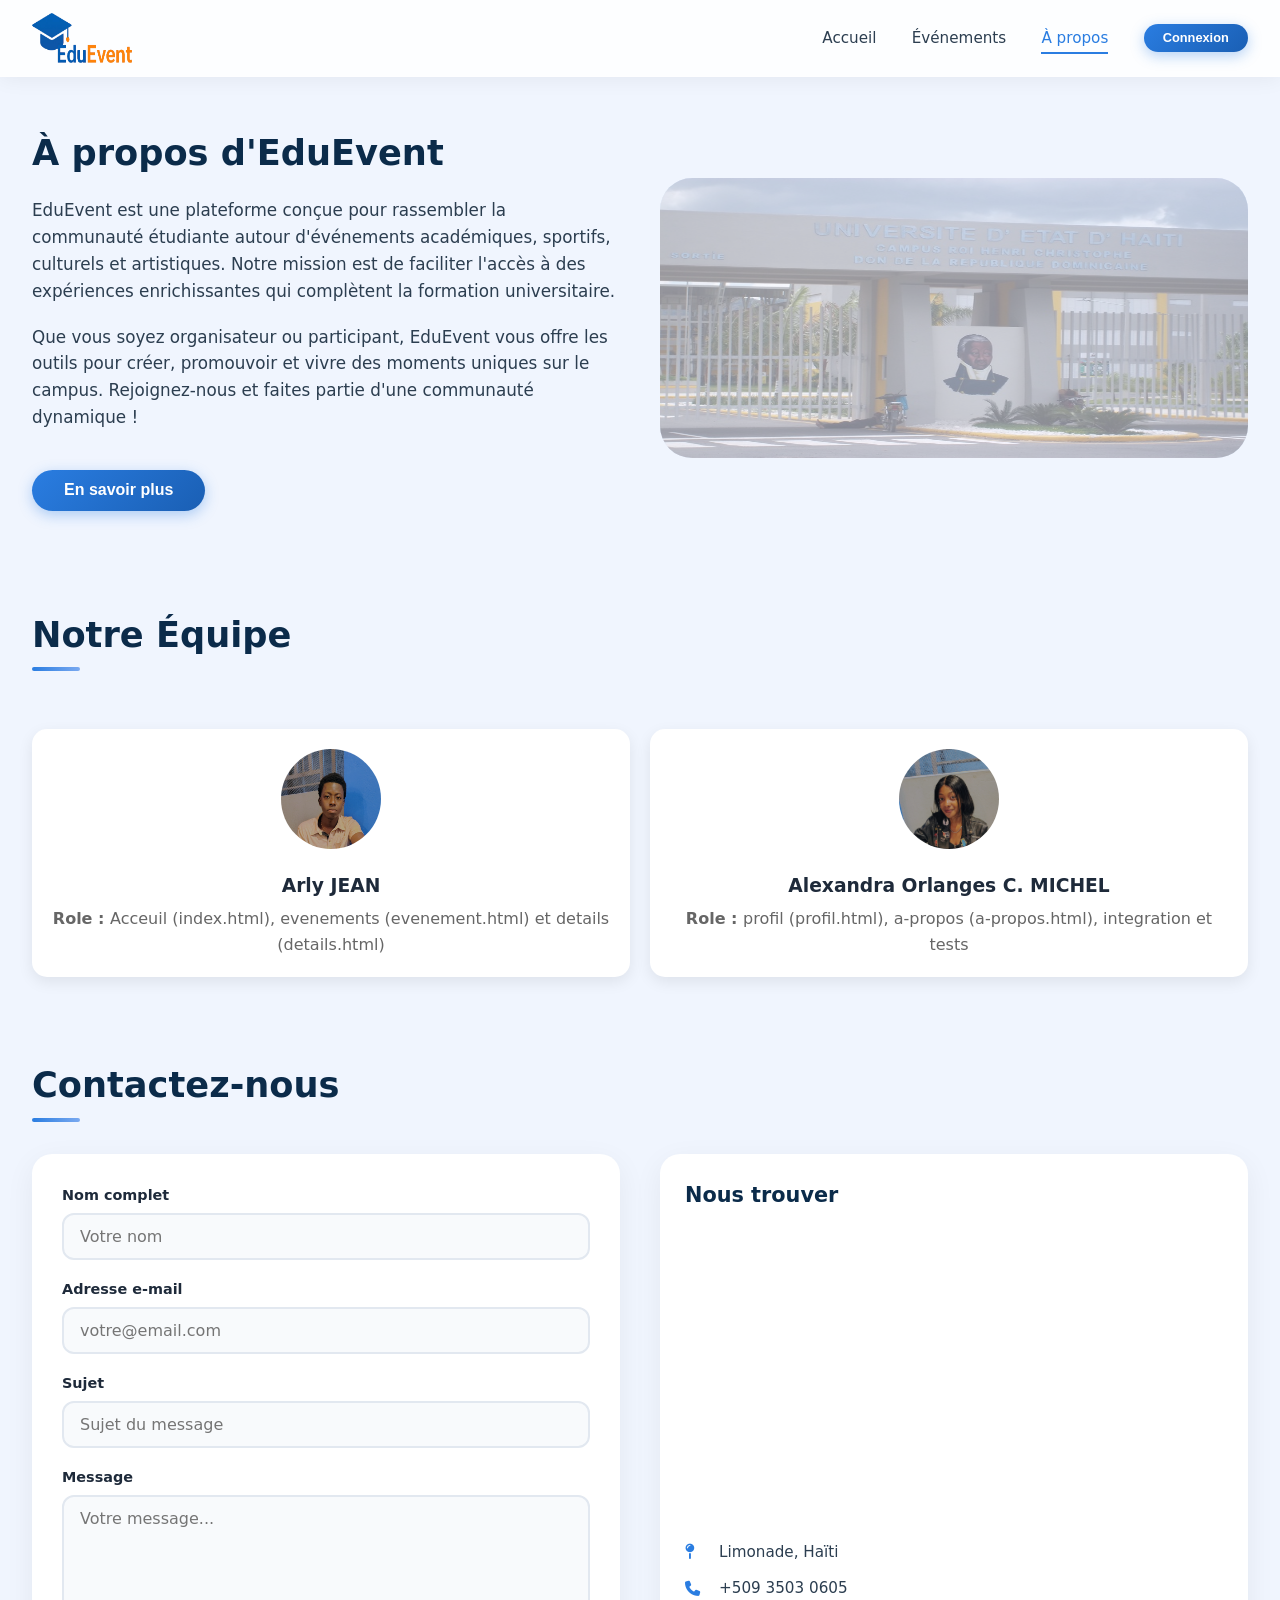
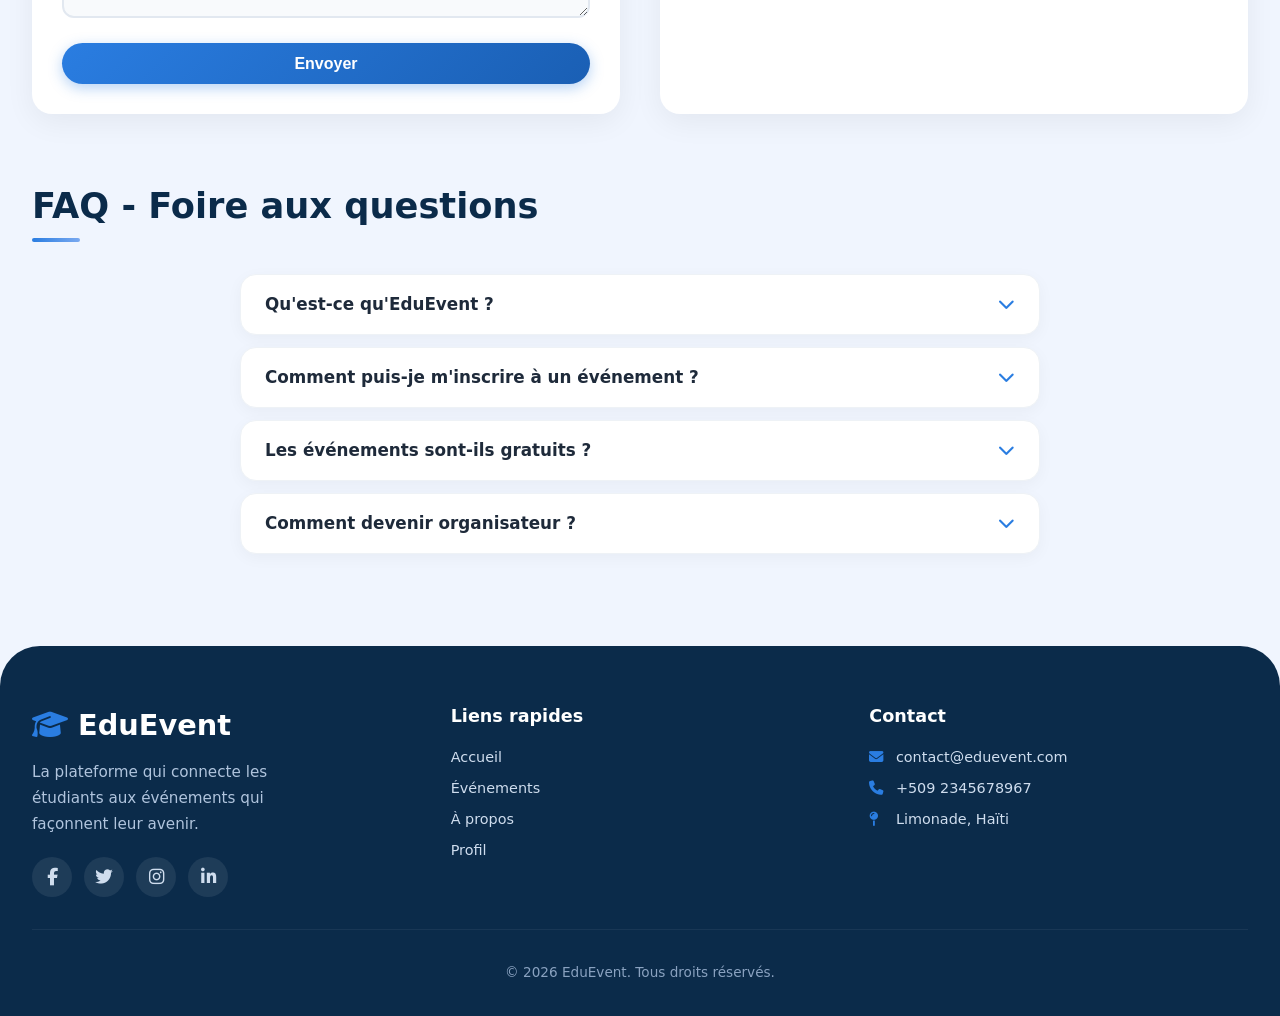
==== a-propos.html @ 882f4498 "Mise à jour Projet EduEvent" ====
<!DOCTYPE html>
<html lang="fr">
<head>
    <meta charset="UTF-8" />
    <meta name="viewport" content="width=device-width, initial-scale=1.0" />
    <title>À propos - EduEvent</title>
    <link rel="stylesheet" href="https://cdnjs.cloudflare.com/ajax/libs/font-awesome/6.5.0/css/all.min.css" />
    <link rel="stylesheet" href="css/style.css" />
    <link rel="stylesheet" href="css/responsive.css" />
</head>
<body>
    <nav class="navbar">
        <div class="logo">
            <img class="log" src="images/im.jpg" alt="Logo EduEvent" />
        </div>
        <div class="navcontainer">
            <ul class="nav-links" id="navLinks">
                <li><a href="index.html">Accueil</a></li>
                <li><a href="evenement.html">Événements</a></li>
                <li><a href="a-propos.html" class="active">À propos</a></li>
            </ul>
            <ul class="connexion">
                <li><button class="btn-primary btn-sm"><a id="connexion" href="profil.html">Connexion</a></button></li>
            </ul>
        </div>
        <div class="menu-toggle" id="menuToggle">
            <i class="fas fa-bars"></i>
        </div>
    </nav>
    <main class="container">
    <section class="section" id="apropos">
            <div class="about-grid">
                <div class="about-text">
                    <h2>À propos d'EduEvent</h2>
                    <p id="text-to-copy">
                        EduEvent est une plateforme conçue pour rassembler la communauté étudiante autour
                        d'événements académiques, sportifs, culturels et artistiques. Notre mission est de
                        faciliter l'accès à des expériences enrichissantes qui complètent la formation
                        universitaire.
                    </p>
                    <p>
                        Que vous soyez organisateur ou participant, EduEvent vous offre les outils pour
                        créer, promouvoir et vivre des moments uniques sur le campus. Rejoignez-nous et
                        faites partie d'une communauté dynamique !
                    </p>

                    <button class="btn-primary" style="margin-top: 20px;"> En savoir plus </button>
                </div>

                <div class="about-image">
                    <img class="about" src="images/856085de95ca88129aee6e90690eb1c0.jpg" alt="EduEvent" />
                </div>
            </div>
        </section>
        <section class="section">
            <div class="section-header"><h2>Notre Équipe</h2></div>
            <br />
            <div class="speaker-list">
                <div class="speaker">
                    <img src="images/Arly.jpg" alt="Arly JEAN" />
                    <h3>Arly JEAN</h3>
                    <p><strong>Role : </strong> Acceuil (index.html), evenements (evenement.html) et details (details.html)</p>
                </div>
                <div class="speaker">
                    <img src="images/Lex.jpg" alt="Alexandra MICHEL" />
                    <h3>Alexandra Orlanges C. MICHEL</h3>
                    <p> <strong>Role : </strong>profil (profil.html), a-propos (a-propos.html), integration et tests </p>
                </div>
            </div>
        </section>
        <section class="section contact-section">
            <div class="section-header"><h2>Contactez-nous</h2></div>
            <div class="contact-grid">        
                <form id="contactForm" class="contact-form">
                    <div class="form-group">
                        <label for="contactName">Nom complet</label>
                        <input type="text" id="contactName" placeholder="Votre nom" required />
                    </div>
                    <div class="form-group">
                        <label for="contactEmail">Adresse e-mail</label>
                        <input type="email" id="contactEmail" placeholder="votre@email.com" required />
                    </div>
                    <div class="form-group">
                        <label for="contactSubject">Sujet</label>
                        <input type="text" id="contactSubject" placeholder="Sujet du message" required />
                    </div>
                    <div class="form-group">
                        <label for="contactMessage">Message</label>
                        <textarea id="contactMessage" rows="5" placeholder="Votre message..." required></textarea>
                    </div>
                    <button type="submit" class="btn-primary">Envoyer</button>
                </form>         
                <div class="contact-map">
                    <h3>Nous trouver</h3>
                    <div class="map-container">
                        <iframe
                            src="https://www.google.com/maps/embed?pb=!1m18!1m12!1m3!1d3781.123456789012!2d-72.123456!3d19.123456!2m3!1f0!2f0!3f0!3m2!1i1024!2i768!4f13.1!3m3!1m2!1s0x0%3A0x0!2zMTnCsDA3JzI0LjQiTiA3MsKwMDcnMjQuNCJX!5e0!3m2!1sfr!2sht!4v1234567890123"
                            width="100%"
                            height="300"
                            style="border:0;"
                            allowfullscreen=""
                            loading="lazy"
                            referrerpolicy="no-referrer-when-downgrade">
                        </iframe>
                    </div>
                    <p><i class="fas fa-map-pin"></i> Limonade, Haïti</p>
                    <p><i class="fas fa-phone"></i> +509 3503 0605</p>
                </div>
            </div>
        </section>

        <section class="section faq-section">
            <div class="section-header"><h2>FAQ - Foire aux questions</h2></div>
            <div class="faq-list">
                <div class="faq-item">
                    <div class="faq-question" onclick="toggleFaq(this)">
                        <span>Qu'est-ce qu'EduEvent ?</span>
                        <i class="fas fa-chevron-down"></i>
                    </div>
                    <div class="faq-answer">
                        <p>EduEvent est une plateforme qui connecte les étudiants aux événements académiques, culturels et sportifs sur le campus.</p>
                    </div>
                </div>
                <div class="faq-item">
                    <div class="faq-question" onclick="toggleFaq(this)">
                        <span>Comment puis-je m'inscrire à un événement ?</span>
                        <i class="fas fa-chevron-down"></i>
                    </div>
                    <div class="faq-answer">
                        <p>Connectez-vous à votre compte, puis cliquez sur "S'inscrire" sur la page de l'événement qui vous intéresse.</p>
                    </div>
                </div>
                <div class="faq-item">
                    <div class="faq-question" onclick="toggleFaq(this)">
                        <span>Les événements sont-ils gratuits ?</span>
                        <i class="fas fa-chevron-down"></i>
                    </div>
                    <div class="faq-answer">
                        <p>La plupart des événements sont gratuits pour les étudiants. Certains ateliers spéciaux peuvent avoir un coût indiqué sur la page.</p>
                    </div>
                </div>
                <div class="faq-item">
                    <div class="faq-question" onclick="toggleFaq(this)">
                        <span>Comment devenir organisateur ?</span>
                        <i class="fas fa-chevron-down"></i>
                    </div>
                    <div class="faq-answer">
                        <p>Contactez notre équipe via le formulaire de contact pour proposer votre événement. Nous vous guiderons dans le processus.</p>
                    </div>
                </div>
            </div>
        </section>
    </main>
    <footer class="footer">
        <div class="footer-grid">
            <div class="footer-col">
                <div class="footer-logo">
                    <i class="fas fa-graduation-cap"></i>
                    <span>EduEvent</span>
                </div>
                <p class="footer-desc">La plateforme qui connecte les étudiants aux événements qui façonnent leur avenir.</p>
                <div class="social-icons">
                <a href="https://www.facebook.com/" target="_blank"><i class="fab fa-facebook-f"></i></a>
                <a href="https://twitter.com/" target="_blank"><i class="fab fa-twitter"></i></a>
                <a href="https://www.instagram.com/" target="_blank"><i class="fab fa-instagram"></i></a>
                <a href="https://www.linkedin.com/" target="_blank"><i class="fab fa-linkedin-in"></i></a>
            </div>
            </div>
            <div class="footer-col">
                <h4>Liens rapides</h4>
                <ul>
                    <li><a href="index.html">Accueil</a></li>
                    <li><a href="evenement.html">Événements</a></li>
                    <li><a href="a-propos.html">À propos</a></li>
                    <li><a href="profil.html">Profil</a></li>
                </ul>
            </div>
    
            <div class="footer-col">
                <h4>Contact</h4>
                <ul>
                    <li><i class="fas fa-envelope"></i> contact@eduevent.com</li>
                    <li><i class="fas fa-phone"></i> +509 2345678967</li>
                    <li><i class="fas fa-map-pin"></i> Limonade, Haïti</li>
                </ul>
            </div>
        </div>
        <div class="footer-bottom">
            <p>© 2026 EduEvent. Tous droits réservés.</p>
        </div>
    </footer>

    <script src="js/main.js"></script>

</body>
</html>
---- css/style.css ----
* {
margin: 0;
padding: 0;
box-sizing: border-box;
}

body {
font-family: 'Segoe UI', system-ui, -apple-system, sans-serif;
background: #f0f5fe;
color: #1e2a3a;
line-height: 1.6;
}

a {
text-decoration: none;
color: inherit;
}

ul {
list-style: none;
}

.container {
max-width: 1280px;
margin: 0 auto;

padding: 0 2rem;
}

.btn-primary {
display: inline-flex;
align-items: center;
gap: 0.6rem;
background: linear-gradient(135deg, #2a7de1, #1a5fb4);
color: #fff;
border: none;
padding: 0.7rem 2rem;
border-radius: 50px;
font-weight: 600;
font-size: 1rem;
cursor: pointer;
transition: transform 0.2s ease, box-shadow 0.3s ease;
box-shadow: 0 4px 14px rgba(42, 125, 225, 0.35);

}

.btn-primary:hover {
transform: translateY(-2px);
box-shadow: 0 8px 24px rgba(42, 125, 225, 0.5);
}

.btn-outline {
display: inline-flex;
align-items: center;
gap: 0.5rem;
background: transparent;
border: 2px solid #2a7de1;
color: #2a7de1;
padding: 0.5rem 1.5rem;
border-radius: 50px;
font-weight: 600;
font-size: 0.9rem;
cursor: pointer;
transition: all 0.25s ease;

}

.btn-outline:hover {
background: #2a7de1;
color: #fff;
}

.btn-sm {
padding: 0.4rem 1.2rem;
font-size: 0.8rem;
}

.btn-lg {
padding: 0.9rem 2.8rem;
font-size: 1.1rem;
}

.navbar {
display: flex;

justify-content: space-between;
align-items: center;
padding: 0.8rem 2rem;
background: rgba(255, 255, 255, 0.85);
backdrop-filter: blur(12px);
box-shadow: 0 2px 20px rgba(0, 0, 0, 0.06);
position: sticky;
top: 0;
z-index: 1000;
border-bottom: 1px solid rgba(255, 255, 255, 0.3);
}

.logo {
display: flex;
align-items: center;
gap: 10px;
font-size: 1.8rem;
font-weight: 700;
color: #0b2b4a;
}

.log {
width: 100px;
height: 50px;
}

.logo i {
font-size: 2rem;
color: #2a7de1;
background: rgba(42, 125, 225, 0.1);
padding: 0.3rem;
border-radius: 12px;
}

.nav-links {
display: flex;
align-items: center;
gap: 2.2rem;
}

.nav-links a {

font-weight: 500;
font-size: 0.95rem;
color: #2c3e50;
padding: 0.3rem 0;
border-bottom: 2px solid transparent;
transition: color 0.2s, border-color 0.2s;
}
.navcontainer{
    display:flex;
    flex-direction: row;
    gap: 2.2rem;
}
.nav-links a:hover,
.nav-links a.active {
color: #2a7de1;
border-bottom-color: #2a7de1;
}

.menu-toggle {
display: none;
font-size: 1.8rem;
cursor: pointer;
color: #1e2a3a;
}
/*HERO AVEC IMAG BACKGROUND */
.hero {
    display: flex;
    align-items: center;
    justify-content: space-between;
    padding: 4rem 2rem;
    border-radius: 32px;
    margin: 2rem 0 3rem;
    position: relative;
    overflow: hidden;
    min-height: 450px; 

    /*IMAG BACKGROUND  */
    background-image: url('../images/e1816f28f49a1b508514211050ae9bd5.jpg');
    background-size: cover;
    background-position: center center;
    background-repeat: no-repeat;
}

/*OVERLAY FONCE POU TÈKS KLÈ*/
.hero::before {
    content: '';
    position: absolute;
    top: 0;
    left: 0;
    width: 100%;
    height: 100%;
    background: rgba(0, 0, 0, 0.55); /* nwa transparan */
    z-index: 1;
    border-radius: 32px;
}

/* Tout kontni anlè overlay la */
.hero-content,
.hero-illustration {
    position: relative;
    z-index: 2;
}

/* Koulè tèks yo vin blan sou fond nwa a */
.hero-content h1,
.hero-content .hero-sub,
.hero-content .hero-desc {
    color: #ffffff;
}

.hero-content .highlight {
    color: #ffc107; /* jòn pou fè resalt */
}

.hero-illustration img {
    width: 480px;
    height: 350px;
    border-radius: 20px;
    object-fit: cover;
    opacity: 0.85; /* ti jan transparan pou melanje */
}

/*  SECTIONS  */
.section {
padding: 3rem 0;
}

.section-header {
display: flex;
justify-content: space-between;
align-items: center;

margin-bottom: 2.5rem;
}

.section-header h2 {
font-size: 2.2rem;
font-weight: 600;
color: #0b2b4a;
position: relative;
}

.section-header h2::after {
content: '';
position: absolute;
left: 0;
bottom: -8px;
width: 48px;
height: 4px;
background: linear-gradient(90deg, #2a7de1, #7aa9f0);
border-radius: 4px;
}

.link-voir {
color: #2a7de1;
font-weight: 500;
display: inline-flex;
align-items: center;
gap: 6px;
transition: gap 0.2s;
}

.link-voir:hover {
gap: 14px;
}



/*  CATEGORIE & DATE FILTRES  */
.categorie {
    display: flex;
    justify-content: space-between;
    align-items: flex-start;
    flex-wrap: wrap;
    gap: 30px 50px;
    padding: 15px 0 20px;
    margin-bottom: 10px;
    border-bottom: 1px solid #eef2f6;
}

.cat, .date {
    display: flex;
    flex-direction: column;
    gap: 10px;
}

.cat h3, .date h3 {
    font-size: 0.85rem;
    font-weight: 700;
    color: #1e2a3a;
    text-transform: uppercase;
    letter-spacing: 0.8px;
    margin-bottom: 2px;
}

.cat-btn, .date-btn {
    display: flex;
    flex-wrap: wrap;
    gap: 10px;  /* ← DISTANS ANT BOUTON YO */
}

.cat-btn button, .date-btn button {
    padding: 8px 20px;
    border: 2px solid #dce3ed;
    background: #ffffff;
    color: #2c3e50;
    border-radius: 30px;
    font-size: 0.85rem;
    font-weight: 600;
    cursor: pointer;
    transition: all 0.25s ease;
    box-shadow: 0 2px 4px rgba(0,0,0,0.02);
}

.cat-btn button:hover, .date-btn button:hover {
    border-color: #2a7de1;
    color: #2a7de1;
    transform: translateY(-2px);
    box-shadow: 0 4px 12px rgba(42, 125, 225, 0.15);
}




/* ACTIVE */
.cat-btn button.active,
.date-btn button.active {
    background: #2a7de1;
    border-color: #2a7de1;
    color: #ffffff;
    box-shadow: 0 4px 14px rgba(42, 125, 225, 0.35);
}

.cat-btn button.active:hover,
.date-btn button.active:hover {
    background: #1a5fb4;
    border-color: #1a5fb4;
    transform: translateY(-2px);
}




/*  CARTES ÉVÉNEMENTS  */
.card-grid {
display: grid;
grid-template-columns: repeat(auto-fit, minmax(260px, 1fr));

gap: 2rem;
}

.event-card {
background: #fff;
border-radius: 24px;
overflow: hidden;
box-shadow: 0 8px 30px rgba(0, 0, 0, 0.04);
transition: transform 0.3s cubic-bezier(0.2, 0, 0, 1), box-shadow 0.4s ease;
}

.hidden{
    display: none;
}

.event-card:hover {
transform: translateY(-10px);
box-shadow: 0 20px 50px rgba(42, 125, 225, 0.12);
}

.card-img {
position: relative;
height: 180px;
overflow: hidden;
}

.card-img img {
width: 100%;
height: 100%;
object-fit: cover;
transition: transform 0.6s ease;
}

.event-card:hover .card-img img {
transform: scale(1.06);
}

.badge {
position: absolute;
top: 14px;
left: 14px;
background: rgba(42, 125, 225, 0.92);

color: #fff;
font-size: 0.7rem;
font-weight: 700;
padding: 0.2rem 1rem;
border-radius: 30px;
text-transform: uppercase;
letter-spacing: 0.5px;
backdrop-filter: blur(4px);
}

.card-body {
padding: 1.4rem 1.4rem 1.8rem;
}

.card-body h3 {
font-size: 1.3rem;
font-weight: 600;
color: #0b2b4a;
margin-bottom: 0.6rem;
}


.card-body p {

align-items: center;
gap: 10px;
font-size: 0.9rem;
color: #4a5a6a;
margin: 0.3rem 0;
}

.card-body p i {
color: #2a7de1;
width: 18px;
text-align: center;
}

.card-body .btn-outline {
margin-top: 1rem;
width: 100%;
justify-content: center;

}

/* PAGINATION */
/* .plus-button{
    display: flex;
    justify-content: center;
    position: relative;
    top: 30px;
}
.plus-button button{
    padding: 5px;
    background-color: transparent;
    border-radius: 20px;
    box-shadow: #1a5fb4;
    border-color: #1a5fb4;
} */

/*STATISTIQUES */
.stats-section {
background: #fff;
border-radius: 32px;
padding: 2.8rem 2rem;
box-shadow: 0 8px 30px rgba(0, 0, 0, 0.03);

margin: 2rem 0;
}

.stats-grid {
display: grid;
grid-template-columns: repeat(auto-fit, minmax(140px, 1fr));
gap: 2rem;
text-align: center;
}

.stat-item {
display: flex;
flex-direction: column;
align-items: center;
}

.stat-item i {
font-size: 2.6rem;
color: #2a7de1;

margin-bottom: 0.2rem;
background: rgba(42, 125, 225, 0.08);
padding: 0.6rem;
border-radius: 16px;
}

.stat-number {
font-size: 2.6rem;
font-weight: 700;
color: #0b2b4a;
line-height: 1.2;
}

.stat-label {
font-size: 0.95rem;
color: #5a6a7a;
font-weight: 500;
}

/* NEWSLETTER */

.newsletter-box {
background: linear-gradient(135deg, #0b2b4a 0%, #1a4b7a 100%);
border-radius: 32px;
padding: 3rem 2.5rem;
text-align: center;
color: #fff;
box-shadow: 0 12px 40px rgba(11, 43, 74, 0.2);
}

.newsletter-box h2 {
font-size: 2rem;
font-weight: 600;
margin-bottom: 0.3rem;
}

.newsletter-box p {
color: rgba(255, 255, 255, 0.8);
margin-bottom: 1.8rem;
font-size: 1.05rem;

}

.newsletter-form {
display: flex;
flex-wrap: wrap;
justify-content: center;
gap: 0.8rem;
max-width: 520px;
margin: 0 auto;
}

.newsletter-form input {
flex: 1 1 240px;
padding: 0.8rem 1.5rem;
border: none;
border-radius: 50px;
outline: none;
font-size: 1rem;
background: rgba(255, 255, 255, 0.15);
backdrop-filter: blur(4px);

color: #fff;
transition: background 0.3s;
}

.newsletter-form input::placeholder {
color: rgba(255, 255, 255, 0.6);
}

.newsletter-form input:focus {
background: rgba(255, 255, 255, 0.25);
}

.newsletter-form .btn-primary {
background: #fff;
color: #0b2b4a;
box-shadow: 0 4px 14px rgba(0, 0, 0, 0.1);
}

.newsletter-form .btn-primary:hover {
background: #f0f5fe;

}

/* ===== À PROPOS & PROFIL ===== */


.about-grid {
display: grid;
grid-template-columns: 1fr 1fr;
gap: 2.5rem;
align-items: center;
}

.about-grid .about-text h2 {
font-size: 2.2rem;
color: #0b2b4a;
margin-bottom: 1rem;
}

.about-grid .about-text p {
color: #2c3e50;
margin-bottom: 1.2rem;
font-size: 1.05rem;

}

.about-grid .about-image {
background: #c7dcf7;
border-radius: 32px;
height: 280px;
display: flex;
align-items: center;
justify-content: center;
font-size: 8rem;
color: #2a7de1;
opacity: 0.5;
}
.about-grid .about-image img {

border-radius: 32px;
height: 280px;
width: 100%;

font-size: 8rem;

}

.profil-card {
background: #fff;
border-radius: 32px;
padding: 2.5rem;
max-width: 600px;
margin: 0 auto;

box-shadow: 0 8px 30px rgba(0, 0, 0, 0.04);
text-align: center;
display: flex;
justify-content: center;
align-items: center;
flex-direction: column;
}

.profil-card .avatar {
font-size: 5rem;
color: #2a7de1;
background: rgba(42, 125, 225, 0.08);
width: 120px;
height: 120px;
border-radius: 50%;
display: flex;
align-items: center;
justify-content: center;
margin: 0 auto 1rem;
}

.profil-card h3 {
font-size: 1.8rem;
color: #0b2b4a;

}

.profil-card .role {
color: #2a7de1;
font-weight: 600;
margin-bottom: 1rem;
}

.profil-card .info {
display: flex;
flex-direction: column;
gap: 0.8rem;
margin: 1.5rem 0;
}

.profil-card .info p {
display: flex;
align-items: center;
gap: 1rem;
color: #2c3e50;

font-size: 0.95rem;
}

.profil-card .info i {
color: #2a7de1;
width: 24px;
}



/* FOOTER  */
.footer {
background: #0b2b4a;
color: #cfddee;
border-radius: 40px 40px 0 0;
padding: 3.5rem 2rem 2rem;
margin-top: 3rem;
}

.footer-grid {
display: grid;
grid-template-columns: repeat(auto-fit, 

minmax(180px, 1fr));
gap: 2.5rem;
max-width: 1280px;
margin: 0 auto;
}

.footer-col .footer-logo {
display: flex;
align-items: center;
gap: 10px;
font-size: 1.8rem;
font-weight: 700;
color: #fff;
margin-bottom: 0.8rem;
}

.footer-logo i {
color: #2a7de1;
}

.footer-desc {
font-size: 0.95rem;
line-height: 1.7;
color: #b0c4dd;
max-width: 260px;
margin-bottom: 1.2rem;
}

.social-icons {
display: flex;
gap: 12px;
}

.social-icons a {
display: inline-flex;
align-items: center;
justify-content: center;
width: 40px;
height: 40px;
border-radius: 50%;

background: rgba(255, 255, 255, 0.06);
color: #cfddee;
transition: background 0.25s, color 0.25s;
}

.social-icons a:hover {
background: #2a7de1;
color: #fff;
}

.footer-col h4 {
color: #fff;
font-size: 1.1rem;
margin-bottom: 1rem;
}

.footer-col ul li {
margin-bottom: 0.5rem;
font-size: 0.9rem;
}


.footer-col ul li a:hover {
color: #fff;
text-decoration: underline;
}

.footer-col ul li i {
width: 22px;
color: #2a7de1;
}

.footer-bottom {
text-align: center;
padding-top: 2rem;
border-top: 1px solid rgba(255, 255, 255, 0.06);
margin-top: 2rem;
font-size: 0.85rem;
color: #8aa2c0;
}

/* detail */
.page-detail{
    width:90%;
    height:580px;
    margin:auto;
    border-radius:20px;
    overflow:hidden;
    position:relative;
    top: 20px;
}

.page-detail img{
    width:100%;
    height:100%;
    object-fit:cover;
}

.deta{
    display: flex;
    justify-content: space-between;
}

.overlay{
    position:absolute;
    left:0;
    top:0;
    width:100%;
    height:100%;
    display:flex;
    flex-direction:column;
    justify-content:flex-end;
    padding:50px;
    color:white;
    background:linear-gradient(to top,rgba(0,0,0,.75),transparent);
}



.overlay h1{
    font-size:55px;
    width:60%;
    margin:20px 0;
}

.info{
    display:flex;
    gap:40px;
    font-size:20px;
}

.detail-container{
    width:90%;
    margin:40px auto;
    display:grid;
    grid-template-columns:2fr 1fr;
    gap:30px;
}

.description{
    background:#fff;
    padding:30px;
    border-radius:15px;
    box-shadow:0 5px 15px rgba(0,0,0,.08);
}

.description h2{
    color:#1e40af;
    margin-bottom:20px;
}

.description p{
    line-height:1.8;
    color:#555;
}

.sidebar{
    display:flex;
    flex-direction:column;
    gap:25px;
}

.reservation, .infos-event, .share{
    background:#fff;
    padding:25px;
    border-radius:15px;
    box-shadow:0 5px 15px rgba(0,0,0,.08);
}

.reservation h2{
    text-align:center;
    color:#1e40af;
}

.places{
    text-align:center;
}

.places h1{
    font-size:55px;
    color:#ff9800;
    margin:10px 0;
}

.btn-inscrire{
    width:100%;
    padding:15px;
    border:none;
    border-radius:10px;
    background:#ff9800;
    color:#fff;
    font-size:18px;
    cursor:pointer;
}

.btn-inscrire:hover{
    background:#e68900;
}

.infos-event p{
    margin:15px 0;
}

.share a{
    display:block;
    text-decoration:none;
    color:#2563eb;
    margin:10px 0;
}

.speakers{
    margin-top:40px;
    width: 95%;
    margin: auto;
    position: relative;
}

.speaker-list{
    display:flex;
    gap:20px;
    flex-wrap:wrap;
}

.speaker{
    flex:1;
    min-width:200px;
    background:white;
    border-radius:15px;
    text-align:center;
    padding:20px;
    box-shadow:0 5px 15px rgba(0,0,0,.08);
}

.speaker img{
    width:100px;
    height:100px;
    border-radius:50%;
    object-fit:cover;
}

.speaker h3{
    margin:15px 0 5px;
}

.speaker p{
    color:#666;
}

.btn-retour{
    display: flex;
    justify-content: center;
    width:70px;
    padding:5px;
    border:none;
    border-radius:10px;
    background:#ff9800;
    color:#fff;
    font-size:15px;
    cursor:pointer;
    margin: auto;
    top: 20px;
    margin-top: 10px;
    margin-bottom: 10px;
}



.box{
    width: 90%;
    height: 70vh;
    display: flex;
    flex-direction: column; 
    background-color: white;
    border-radius: 10px;
    justify-content: center;
    align-items: center;
    box-shadow: 0 8px 24px #0b2b4a;
  }

    .tete{
    background: linear-gradient(135deg, #1a5fb4, #0b2b4a);

        color: white;
        display: flex;
        flex-direction: column;
        text-align: center;
        align-items: center;
        justify-content: center;
        width: 90%;
        height: 20vh;
        border-bottom-left-radius: 10px;
        border-bottom-right-radius: 10px;
        z-index: 1;
    }

    .corps{
        background: white;
        display: flex;
        flex-direction: column;
        justify-content: center;
        align-items: center;
        row-gap: 20px;
        width: 100%;
        height: 100vh;
        border-bottom-left-radius: 10px;
        border-bottom-right-radius: 10px;

    }

    .infos{

    width: 70%;
    padding: 5px;
    border-radius: 10px;
    border: 1px solid #1a5fb4;
    background: #479ef47e;

    display:flex;
    
    }
    .infos input{
    width: 70%;
    border: none; 
    background: transparent;  
    }
    
    .btn{
    width: 90%;
    padding: 12px;
    border-radius: 10px;
    border: none;
    background: linear-gradient(135deg, #1a5fb4, #0b2b4a);

    color: white;
    font-size: 16px;
    font-weight: bold;
    cursor: pointer;
    }
    .btn:hover{
        transform: translateY(-2px);

    }

/* HEADER  */
.header-top {
    display: flex;
    justify-content: space-between;
    align-items: center;
    flex-wrap: wrap;
    gap: 16px;
    width: 100%;
}

.header-actions {
    display: flex;
    align-items: center;
    gap: 16px;
}

.result-count {
    font-size: 0.9rem;
    color: #64748b;
    font-weight: 500;
}

/* Grille / Liste */
.view-toggle {
    display: flex;
    gap: 4px;
    background: #f1f5f9;
    padding: 4px;
    border-radius: 8px;
}

.view-btn {
    background: transparent;
    border: none;
    padding: 6px 10px;
    border-radius: 6px;
    cursor: pointer;
    color: #64748b;
    transition: all 0.2s;
    font-size: 1rem;
}

.view-btn.active {
    background: #fff;
    color: #2a7de1;
    box-shadow: 0 2px 8px rgba(0,0,0,0.08);
}

.view-btn:hover {
    color: #2a7de1;
}

/* RECHERCHE BAR  */
.recherche .bar {
    display: flex;
    align-items: center;
    gap: 0.5rem;
    background: #fff;
    padding: 0.3rem 1rem;
    border-radius: 50px;
    box-shadow: 0 2px 12px rgba(0,0,0,0.04);
    border: 2px solid #e2e8f0;
    transition: border 0.2s;
    max-width: 400px;
    margin: 0 auto;
}

.recherche .bar:focus-within {
    border-color: #2a7de1;
}

.recherche .bar input {
    border: none;
    outline: none;
    padding: 0.5rem 0;
    font-size: 0.95rem;
    background: transparent;
    width: 100%;
}

.recherche .bar .icon {
    font-size: 1.1rem;
}

#clearSearch {
    background: none;
    border: none;
    cursor: pointer;
    color: #94a3b8;
    font-size: 1rem;
    padding: 4px;
}

#clearSearch:hover {
    color: #dc2626;
}

/* VUE LISTE */
.card-grid.view-list .event-card {
    display: grid;
    grid-template-columns: 200px 1fr;
    gap: 20px;
    align-items: start;
    padding: 12px;
}

.card-grid.view-list .event-card .card-img {
    height: 130px;
    border-radius: 16px;
    overflow: hidden;
}

.card-grid.view-list .event-card .card-img img {
    height: 100%;
    object-fit: cover;
}

.card-grid.view-list .event-card .card-body {
    padding: 8px 0;
}

/* PAGINATION */
.pagination {
    display: flex;
    justify-content: center;
    gap: 6px;
    margin: 30px 0 20px;
    flex-wrap: wrap;
}

.pagination button {
    padding: 8px 16px;
    border: 2px solid #e2e8f0;
    border-radius: 8px;
    background: #fff;
    color: #1e2a3a;
    font-weight: 500;
    cursor: pointer;
    transition: all 0.2s;
}

.pagination button:hover:not(:disabled) {
    border-color: #2a7de1;
    color: #2a7de1;
}

.pagination button.active {
    background: #2a7de1;
    border-color: #2a7de1;
    color: #fff;
}

.pagination button:disabled {
    opacity: 0.4;
    cursor: not-allowed;
}

/* BOUTON VOIR PLUS */
.plus-button .btn-outline {
    display: inline-block;
    padding: 12px 32px;
    border: 2px solid #2a7de1;
    border-radius: 30px;
    color: #2a7de1;
    font-weight: 600;
    cursor: pointer;
    transition: all 0.3s;
    background: transparent;
    text-decoration: none;
}

.plus-button .btn-outline:hover {
    background: #2a7de1;
    color: #fff;
}
/* hidden */
.event-card.hidden {
    display: none !important;
}

/*SUGGESTIONS RECHERCHE */

.recherche {
    position: relative;
    max-width: 400px;
    margin: 0 auto;
}

.search-suggestions {
    position: absolute;
    top: calc(100% + 8px);
    left: 0;
    right: 0;
    background: #ffffff;
    border-radius: 16px;
    box-shadow: 0 8px 30px rgba(0, 0, 0, 0.12);
    border: 1px solid #e2e8f0;
    max-height: 240px;
    overflow-y: auto;
    display: none;
    z-index: 999;
    padding: 8px 0;
}

.search-suggestions.show {
    display: block;
}

.search-suggestions .suggestion-item {
    padding: 10px 20px;
    cursor: pointer;
    display: flex;
    align-items: center;
    gap: 12px;
    font-size: 0.95rem;
    color: #1e2a3a;
    transition: background 0.15s;
    border-bottom: 1px solid #f1f5f9;
}

.search-suggestions .suggestion-item:last-child {
    border-bottom: none;
}

.search-suggestions .suggestion-item:hover {
    background: #f0f5fe;
}

.search-suggestions .suggestion-item i {
    color: #2a7de1;
    width: 20px;
    text-align: center;
}

.search-suggestions .suggestion-item .highlight {
    font-weight: 700;
    color: #2a7de1;
}

.search-suggestions .suggestion-empty {
    padding: 16px 20px;
    text-align: center;
    color: #94a3b8;
    font-size: 0.9rem;
}


.social-icons {
    display: flex;
    gap: 12px;
    align-items: center;
}

.social-icons a {
    display: inline-flex;
    align-items: center;
    justify-content: center;
    width: 40px;
    height: 40px;
    border-radius: 50%;
    background: rgba(255, 255, 255, 0.06);
    color: #cfddee;
    transition: background 0.25s, color 0.25s, transform 0.2s;
    text-decoration: none;
}

.social-icons a:hover {
    background: #2a7de1;
    color: #ffffff;
    transform: translateY(-3px);
}

.social-icons a i {
    font-size: 1.1rem;
    line-height: 1;
}


.card-grid.view-grid {
    display: grid;
    grid-template-columns: repeat(auto-fill, minmax(280px, 1fr));
    gap: 24px;
}

.card-grid.view-list {
    display: flex;
    flex-direction: column;
    gap: 16px;
}

.card-grid.view-list .event-card {
    display: grid;
    grid-template-columns: 200px 1fr;
    gap: 20px;
    align-items: start;
    padding: 12px;
    border-radius: 16px;
    background: #fff;
    box-shadow: 0 4px 16px rgba(0, 0, 0, 0.06);
}

.card-grid.view-list .event-card .card-img {
    height: 140px;
    border-radius: 12px;
    overflow: hidden;
}

.card-grid.view-list .event-card .card-img img {
    width: 100%;
    height: 100%;
    object-fit: cover;
}

.card-grid.view-list .event-card .card-body {
    padding: 4px 0;
}

.card-grid.view-list .event-card .card-body .btn-outline {
    width: auto;
    padding: 6px 20px;
}

/*  link */
.btn-retour-link {
    color: #fff;
    background: rgba(255,255,255,0.2);
    padding: 8px 16px;
    border-radius: 30px;
    text-decoration: none;
    font-weight: 500;
    transition: background 0.3s;
    display: inline-block;
}

.btn-retour-link:hover {
    background: rgba(255,255,255,0.35);
}

/* icone */
.share a {
    display: flex;
    align-items: center;
    gap: 10px;
    padding: 8px 0;
    color: #2a7de1;
    text-decoration: none;
    font-weight: 500;
    transition: color 0.2s;
}

.share a:hover {
    color: #1a5fb4;
}

.share a i {
    width: 24px;
    text-align: center;
    font-size: 1.2rem;
}

/* icone */
.social-icons {
    display: flex;
    gap: 12px;
    align-items: center;
    justify-content: flex-start;
}

.social-icons a {
    display: inline-flex;
    align-items: center;
    justify-content: center;
    width: 40px;
    height: 40px;
    border-radius: 50%;
    background: rgba(255, 255, 255, 0.08);
    color: #cfddee;
    transition: all 0.25s ease;
    text-decoration: none;
    flex-shrink: 0;
}

.social-icons a:hover {
    background: #2a7de1;
    color: #ffffff;
    transform: translateY(-3px);
}

.social-icons a i {
    font-size: 1.1rem;
    line-height: 1;
    display: inline-block;
}

/* ---- Formulaire ---- */
.contact-section {
    padding: 2rem 0;
}

.contact-grid {
    display: grid;
    grid-template-columns: 1fr 1fr;
    gap: 40px;
    margin-top: 20px;
}

.contact-form {
    background: #fff;
    padding: 30px;
    border-radius: 20px;
    box-shadow: 0 8px 30px rgba(0, 0, 0, 0.06);
}

.contact-form .form-group {
    margin-bottom: 18px;
}

.contact-form label {
    display: block;
    font-weight: 600;
    font-size: 0.9rem;
    color: #1e2a3a;
    margin-bottom: 6px;
}

.contact-form input,
.contact-form textarea {
    width: 100%;
    padding: 12px 16px;
    border: 2px solid #e2e8f0;
    border-radius: 12px;
    font-size: 1rem;
    font-family: inherit;
    transition: border 0.2s, box-shadow 0.2s;
    background: #f8fafc;
}

.contact-form input:focus,
.contact-form textarea:focus {
    border-color: #2a7de1;
    box-shadow: 0 0 0 3px rgba(42, 125, 225, 0.1);
    background: #fff;
    outline: none;
}

.contact-form textarea {
    resize: vertical;
    min-height: 120px;
}

.contact-form .btn-primary {
    width: 100%;
    justify-content: center;
}

.contact-map {
    background: #fff;
    padding: 25px;
    border-radius: 20px;
    box-shadow: 0 8px 30px rgba(0, 0, 0, 0.06);
}

.contact-map h3 {
    font-size: 1.3rem;
    color: #0b2b4a;
    margin-bottom: 16px;
}

.map-container {
    border-radius: 16px;
    overflow: hidden;
    height: 300px;
}

.map-container iframe {
    width: 100%;
    height: 100%;
    border: none;
}

.contact-map p {
    display: flex;
    align-items: center;
    gap: 10px;
    margin-top: 12px;
    color: #2c3e50;
    font-size: 0.95rem;
}

.contact-map p i {
    color: #2a7de1;
    width: 24px;
}

.faq-section {
    padding: 2rem 0;
}

.faq-list {
    max-width: 800px;
    margin: 0 auto;
}

.faq-item {
    background: #fff;
    border-radius: 16px;
    margin-bottom: 12px;
    box-shadow: 0 4px 16px rgba(0, 0, 0, 0.04);
    overflow: hidden;
    border: 1px solid #eef2f6;
    transition: border-color 0.3s;
}

.faq-item.active {
    border-color: #2a7de1;
}

.faq-question {
    display: flex;
    justify-content: space-between;
    align-items: center;
    padding: 16px 24px;
    cursor: pointer;
    font-weight: 600;
    font-size: 1.05rem;
    color: #1e2a3a;
    transition: background 0.2s;
    user-select: none;
}

.faq-question:hover {
    background: #f8fafc;
}

.faq-question i {
    transition: transform 0.3s ease;
    color: #2a7de1;
}

.faq-answer {
    max-height: 0;
    overflow: hidden;
    padding: 0 24px;
    color: #475569;
    font-size: 0.95rem;
    line-height: 1.7;
    transition: max-height 0.4s ease, padding 0.3s ease;
}
.faq-answer p {
    margin: 0;
}





























/* ============================================================
   PROFIL PAGE — STYLES
   ============================================================ */

/* Sections */
.profile-section {
    display: flex;
    justify-content: center;
    align-items: flex-start;
    padding: 40px 20px;
    width: 100%;
}

/* Form Card */
.form-card {
    background: #ffffff;
    width: 100%;
    max-width: 520px;
    border-radius: 16px;
    box-shadow: 0 15px 40px rgba(0, 0, 0, 0.08);
    overflow: hidden;
}

.form-header {
    background: linear-gradient(135deg, #1a3a5c, #2a5a7c);
    color: #fff;
    text-align: center;
    padding: 25px 20px;
}

.form-header h2 {
    font-size: 22px;
    font-weight: 700;
}

.form-header h2 i {
    margin-right: 10px;
}

.form-header p {
    font-size: 13px;
    opacity: 0.8;
    margin-top: 4px;
}

form {
    padding: 25px 30px 30px;
}

.row-inputs {
    display: flex;
    gap: 15px;
}

.row-inputs .input-group {
    flex: 1;
}

.input-group {
    margin-bottom: 15px;
}

.input-group input,
.input-group select {
    width: 100%;
    padding: 12px 16px;
    border-radius: 30px;
    border: 2px solid #e8ecf1;
    background: #f8fafc;
    color: #1e2a3a;
    outline: none;
    font-size: 14px;
    transition: border 0.3s;
}

.input-group input:focus,
.input-group select:focus {
    border-color: #1a3a5c;
    background: #fff;
}

/* File input */
.file-input-wrapper {
    display: flex;
    align-items: center;
    gap: 10px;
    background: #f8fafc;
    border-radius: 30px;
    padding: 4px 4px 4px 16px;
    border: 2px solid #e8ecf1;
}

.file-input-wrapper input {
    display: none;
}

.custom-file-label {
    background: #1a3a5c;
    color: #fff;
    padding: 8px 18px;
    border-radius: 25px;
    cursor: pointer;
    font-size: 13px;
    font-weight: 600;
    transition: background 0.3s;
    white-space: nowrap;
}

.custom-file-label:hover {
    background: #0f2840;
}

.custom-file-label i {
    margin-right: 6px;
}

.file-name-display {
    font-size: 13px;
    color: #64748b;
    overflow: hidden;
    text-overflow: ellipsis;
    white-space: nowrap;
}

/* Submit */
.btn-submit {
    width: 100%;
    padding: 13px;
    border: none;
    border-radius: 30px;
    background: linear-gradient(135deg, #1a3a5c, #2a5a7c);
    color: #fff;
    font-weight: 700;
    cursor: pointer;
    font-size: 16px;
    transition: 0.3s;
    margin-top: 5px;
}

.btn-submit:hover {
    transform: translateY(-2px);
    box-shadow: 0 8px 20px rgba(26, 58, 92, 0.3);
}

.btn-submit i {
    margin-right: 8px;
}

.btn-cancel-edit {
    width: 100%;
    padding: 12px;
    border: 2px solid #e8ecf1;
    border-radius: 30px;
    background: #fff;
    color: #1e2a3a;
    font-weight: 600;
    cursor: pointer;
    font-size: 15px;
    margin-top: 10px;
    transition: 0.3s;
}

.btn-cancel-edit:hover {
    background: #f1f5f9;
}

.form-switch {
    text-align: center;
    margin-top: 15px;
    font-size: 14px;
    color: #64748b;
}

.form-switch a {
    color: #1a3a5c;
    font-weight: 600;
    cursor: pointer;
}

.form-switch a:hover {
    text-decoration: underline;
}

.form-message {
    text-align: center;
    font-weight: 600;
    margin-bottom: 12px;
    font-size: 14px;
}

/* Profile Card */
.profile-card {
    background: #fff;
    padding: 30px;
    border-radius: 16px;
    width: 100%;
    max-width: 750px;
    box-shadow: 0 15px 40px rgba(0, 0, 0, 0.08);
}

.profile-header-content {
    display: flex;
    align-items: center;
    gap: 24px;
    border-bottom: 2px solid #f1f5f9;
    padding-bottom: 20px;
    margin-bottom: 24px;
    flex-wrap: wrap;
}

.profile-avatar {
    width: 100px;
    height: 100px;
    border-radius: 50%;
    object-fit: cover;
    border: 4px solid #1a3a5c;
    flex-shrink: 0;
}

.profile-info {
    flex: 1;
}

.profile-info h2 {
    font-size: 22px;
    color: #1a3a5c;
}

.profile-info p {
    color: #475569;
    font-size: 14px;
    margin: 4px 0;
}

.profile-info p i {
    width: 20px;
    color: #1a3a5c;
}

.action-buttons {
    display: flex;
    flex-direction: column;
    gap: 8px;
    margin-left: auto;
}

.btn-edit {
    background: #f59e0b;
    color: #fff;
    border: none;
    padding: 8px 20px;
    border-radius: 25px;
    cursor: pointer;
    font-weight: 600;
    transition: 0.3s;
}

.btn-edit:hover {
    background: #d97706;
}

.btn-danger {
    background: #ef4444;
    color: #fff;
    border: none;
    padding: 8px 20px;
    border-radius: 25px;
    cursor: pointer;
    font-weight: 600;
    transition: 0.3s;
}

.btn-danger:hover {
    background: #dc2626;
}

.btn-edit i,
.btn-danger i {
    margin-right: 6px;
}

/* Events List */
.profile-events {
    margin-top: 10px;
}

.profile-events h3 {
    font-size: 18px;
    color: #1a3a5c;
    margin-bottom: 16px;
}

.profile-events h3 i {
    margin-right: 10px;
    color: #2a7de1;
}

#my-events-list {
    display: flex;
    flex-direction: column;
    gap: 10px;
}

.event-item {
    display: flex;
    justify-content: space-between;
    align-items: center;
    background: #f8fafc;
    padding: 12px 18px;
    border-radius: 12px;
    border: 1px solid #e8ecf1;
    flex-wrap: wrap;
    gap: 10px;
}

.event-item-info h4 {
    font-size: 15px;
    color: #1e2a3a;
}

.event-item-info p {
    font-size: 13px;
    color: #64748b;
    margin: 2px 0;
}

.event-item-info p i {
    width: 16px;
    color: #2a7de1;
}

.btn-unsubscribe {
    background: #ef4444;
    color: #fff;
    border: none;
    padding: 6px 16px;
    border-radius: 20px;
    cursor: pointer;
    font-size: 13px;
    font-weight: 600;
    transition: 0.3s;
}

.btn-unsubscribe:hover {
    background: #dc2626;
}

.empty-events {
    text-align: center;
    color: #94a3b8;
    padding: 30px 0;
    font-size: 15px;
}

.empty-events i {
    font-size: 30px;
    display: block;
    margin-bottom: 10px;
    color: #cbd5e1;
}

/* ===== RESPONSIVE ===== */
@media (max-width: 768px) {
    .profile-section {
        padding: 20px 12px;
    }

    form {
        padding: 20px 18px 24px;
    }

    .row-inputs {
        flex-direction: column;
        gap: 0;
    }

    .profile-header-content {
        flex-direction: column;
        text-align: center;
        gap: 16px;
    }

    .profile-avatar {
        width: 80px;
        height: 80px;
    }

    .action-buttons {
        flex-direction: row;
        margin-left: 0;
        width: 100%;
        justify-content: center;
    }

    .action-buttons button {
        padding: 6px 16px;
        font-size: 13px;
    }

    .event-item {
        flex-direction: column;
        text-align: center;
        align-items: stretch;
    }

    .btn-unsubscribe {
        padding: 8px;
        width: 100%;
    }

    .file-input-wrapper {
        flex-wrap: wrap;
        padding: 8px 12px;
        justify-content: center;
    }

    .file-name-display {
        font-size: 12px;
        width: 100%;
        text-align: center;
    }

    .form-header h2 {
        font-size: 18px;
    }
}

@media (max-width: 480px) {
    .profile-card {
        padding: 16px;
    }

    .profile-info h2 {
        font-size: 18px;
    }

    .action-buttons {
        flex-direction: column;
        width: 100%;
    }

    .action-buttons button {
        width: 100%;
        justify-content: center;
    }

    .form-card {
        border-radius: 12px;
    }

    .btn-submit {
        font-size: 14px;
        padding: 12px;
    }
}
---- css/responsive.css ----
/* ===== RESPONSIVE ===== */
@media (max-width: 992px) {
.hero {
flex-direction: column;
text-align: center;
padding: 3rem 1.5rem;
}
.hero-content h1 {
font-size: 2.8rem;
}
.hero-desc {
max-width: 100%;
margin-left: auto;
margin-right: auto;
}
.hero-illustration {
font-size: 6rem;
margin-top: 1.5rem;
}
.section-header h2::after {

left: 50%;
transform: translateX(-50%);
}
.section-header {
flex-direction: column;
gap: 0.8rem;
text-align: center;
}
.about-grid {
grid-template-columns: 1fr;
text-align: center;
}
.about-grid .about-image {
height: 180px;
}
}

@media (max-width: 768px) {
.menu-toggle {
display: block;

}

.nav-links {
display: none;
flex-direction: column;
width: 100%;
background: rgba(255, 255, 255, 0.98);
backdrop-filter: blur(12px);
padding: 1.5rem 0;
gap: 1.2rem;
position: absolute;
top: 70px;
left: 0;
box-shadow: 0 8px 30px rgba(0, 0, 0, 0.08);
border-radius: 0 0 24px 24px;
border-top: 1px solid rgba(0, 0, 0, 0.04);
}

.nav-links.show {
display: flex;

}

.navbar {
flex-wrap: wrap;
}

.card-grid {
grid-template-columns: repeat(auto-fit, minmax(200px, 1fr));
}

.stats-grid {
grid-template-columns: repeat(2, 1fr);
}

.footer-grid {
grid-template-columns: 1fr;
text-align: center;
}

.footer-desc {
max-width: 100%;
}

.social-icons {
justify-content: center;
}

.newsletter-box {
padding: 2rem 1.5rem;
}
}

@media (max-width: 480px) {
.hero-content h1 {
font-size: 2.2rem;
}
.hero-sub {
font-size: 1.1rem;
}

.section-header h2 {
font-size: 1.6rem;
}
.btn-lg {
padding: 0.7rem 1.8rem;
font-size: 0.95rem;
}
}

/* ===== RESPONSIVE ===== */
@media (max-width: 992px) {
    .contact-grid {
        grid-template-columns: 1fr;
        gap: 30px;
    }
    .contact-map {
        order: -1;
    }
    .about-grid {
        grid-template-columns: 1fr;
        text-align: center;
    }
    .about-grid .about-image {
        height: 200px;
    }
    .copy-container {
        justify-content: center;
    }
}

@media (max-width: 480px) {
    .faq-question {
        font-size: 0.95rem;
        padding: 14px 16px;
    }
    .contact-form {
        padding: 20px;
    }
    .btn-copy {
        width: 100%;
        justify-content: center;
    }
    .copy-message {
        text-align: center;
        width: 100%;
    }
}

/* ===== RESPONSIVE ===== */
@media (max-width: 768px) {
    .categorie {
        flex-direction: column;
        align-items: center;
        gap: 20px;
    }
    .cat, .date {
        align-items: center;
        width: 100%;
    }
    .cat-btn, .date-btn {
        justify-content: center;
    }
    .cat-btn button, .date-btn button {
        padding: 6px 14px;
        font-size: 0.8rem;
    }
}

@media (max-width: 480px) {
    .cat-btn, .date-btn {
        gap: 6px;
    }
    .cat-btn button, .date-btn button {
        padding: 5px 12px;
        font-size: 0.75rem;
    }
}
@media (max-width: 768px) {
    .header-top {
        flex-direction: column;
        align-items: stretch;
        text-align: center;
    }

    .header-actions {
        justify-content: center;
    }

    .recherche .bar {
        max-width: 100%;
    }

    .card-grid.view-list .event-card {
        grid-template-columns: 1fr;
        gap: 0;
    }

    .card-grid.view-list .event-card .card-img {
        height: 160px;
    }

    .card-grid.view-list .event-card .card-body {
        padding: 16px;
    }

    .categorie {
        flex-direction: column;
        align-items: center;
        gap: 16px;
    }

    .cat-btn, .date-btn {
        justify-content: center;
    }
}

@media (max-width: 480px) {
    .view-toggle {
        gap: 2px;
        padding: 3px;
    }

    .view-btn {
        padding: 4px 8px;
        font-size: 0.85rem;
    }

    .pagination button {
        padding: 6px 12px;
        font-size: 0.8rem;
    }
}

/* Responsive pou view-list */
@media (max-width: 768px) {
    .card-grid.view-list .event-card {
        grid-template-columns: 1fr;
        gap: 0;
    }
    .card-grid.view-list .event-card .card-img {
        height: 160px;
    }
    .card-grid.view-list .event-card .card-body {
        padding: 16px;
    }
}

/* Responsive pou suggestions */
@media (max-width: 768px) {
    .recherche {
        max-width: 100%;
    }
    .search-suggestions {
        max-height: 180px;
    }
}












/* ============================================================
   A-PROPOS — RESPONSIVE
   ============================================================ */

/* --- MOBILE (max 768px) --- */
@media (max-width: 768px) {
    
    /* About grid */
    .about-grid {
        grid-template-columns: 1fr;
        text-align: center;
    }
    
    .about-grid .about-text h2 {
        font-size: 1.8rem;
    }
    
    .about-grid .about-text p {
        font-size: 0.95rem;
    }
    
    .about-grid .about-image {
        height: 200px;
        order: -1; /* Mete imaj anlè */
    }
    
    .about-grid .about-image img {
        height: 200px;
        object-fit: cover;
    }
    
    /* Contact grid */
    .contact-grid {
        grid-template-columns: 1fr;
        gap: 30px;
    }
    
    .contact-form {
        padding: 0;
    }
    
    .contact-map iframe {
        height: 200px;
    }
    
    /* FAQ */
    .faq-item {
        padding: 12px 16px;
    }
    
    .faq-question {
        font-size: 0.95rem;
        padding: 10px 0;
    }
    
    .faq-answer {
        font-size: 0.9rem;
        padding: 8px 0 12px;
    }
    
    /* Section header */
    .section-header h2 {
        font-size: 1.6rem;
    }
    
    /* Speaker / team */
    .speaker-list {
        flex-direction: column;
        align-items: center;
    }
    
    .speaker {
        max-width: 300px;
        width: 100%;
    }
}

/* --- TRÈS PETIT EKRAN (max 480px) --- */
@media (max-width: 480px) {
    .about-grid .about-text h2 {
        font-size: 1.4rem;
    }
    
    .about-grid .about-text p {
        font-size: 0.85rem;
    }
    
    .about-grid .about-image {
        height: 160px;
    }
    
    .about-grid .about-image img {
        height: 160px;
    }
    
    .faq-question {
        font-size: 0.85rem;
        padding: 8px 0;
    }
    
    .faq-answer {
        font-size: 0.8rem;
    }
    
    .contact-form .form-group input,
    .contact-form .form-group textarea {
        font-size: 0.9rem;
        padding: 10px 14px;
    }
    
    .btn-primary {
        font-size: 0.9rem;
        padding: 10px 20px;
    }
}
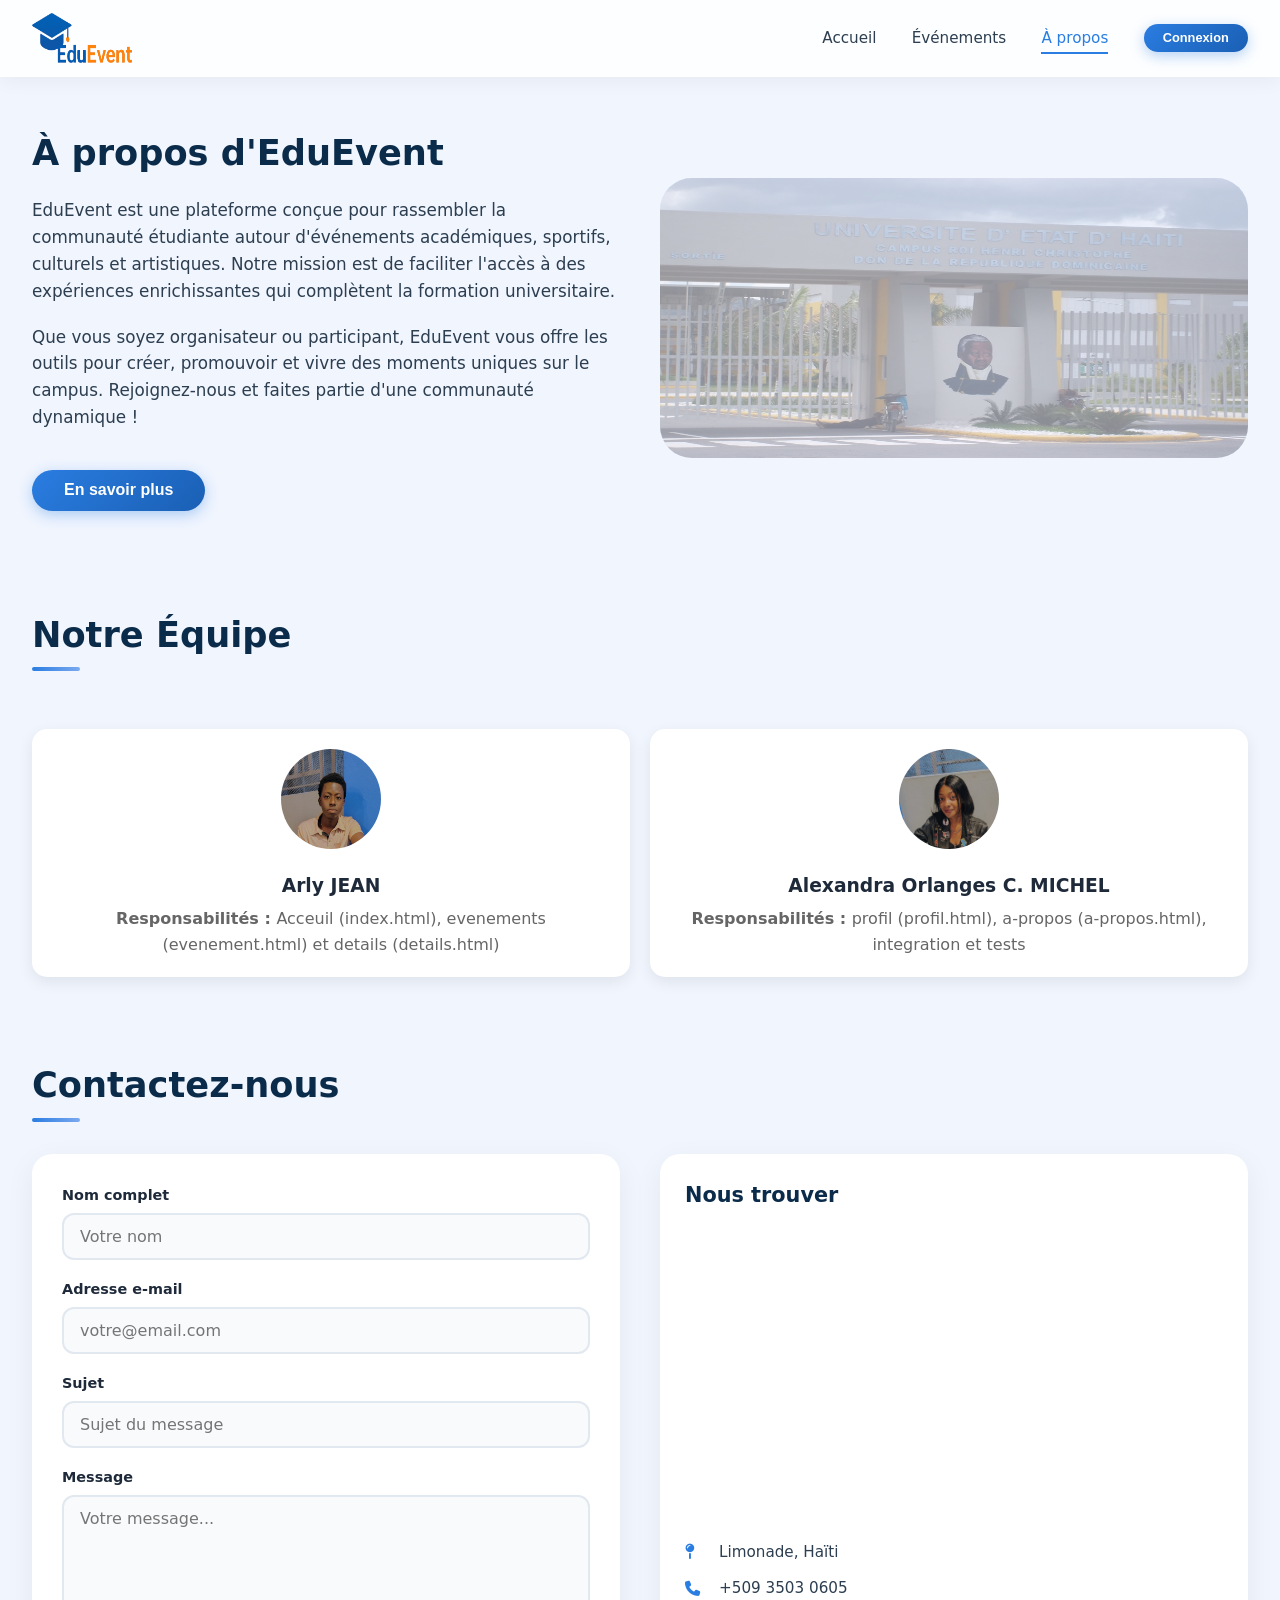
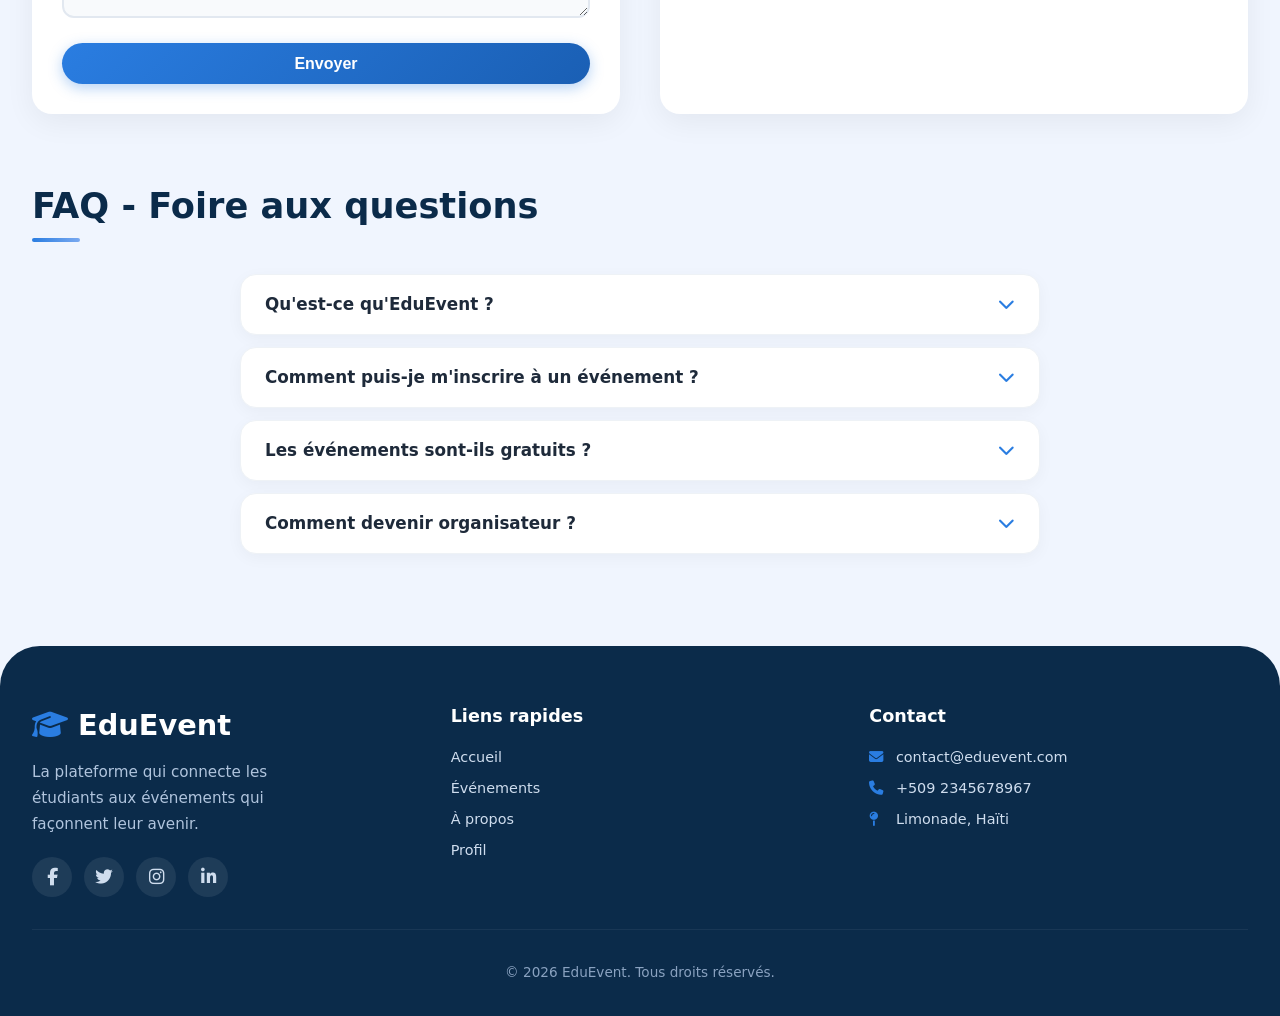
==== commit 9d7eb04a: "Mise à jour Projet EduEvent" ====
--- a/a-propos.html
+++ b/a-propos.html
@@ -59,12 +59,12 @@
                 <div class="speaker">
                     <img src="images/Arly.jpg" alt="Arly JEAN" />
                     <h3>Arly JEAN</h3>
-                    <p><strong>Role : </strong> Acceuil (index.html), evenements (evenement.html) et details (details.html)</p>
+                    <p><strong>Responsabilités : </strong> Acceuil (index.html), evenements (evenement.html) et details (details.html)</p>
                 </div>
                 <div class="speaker">
                     <img src="images/Lex.jpg" alt="Alexandra MICHEL" />
                     <h3>Alexandra Orlanges C. MICHEL</h3>
-                    <p> <strong>Role : </strong>profil (profil.html), a-propos (a-propos.html), integration et tests </p>
+                    <p> <strong>Responsabilités : </strong>profil (profil.html), a-propos (a-propos.html), integration et tests </p>
                 </div>
             </div>
         </section>
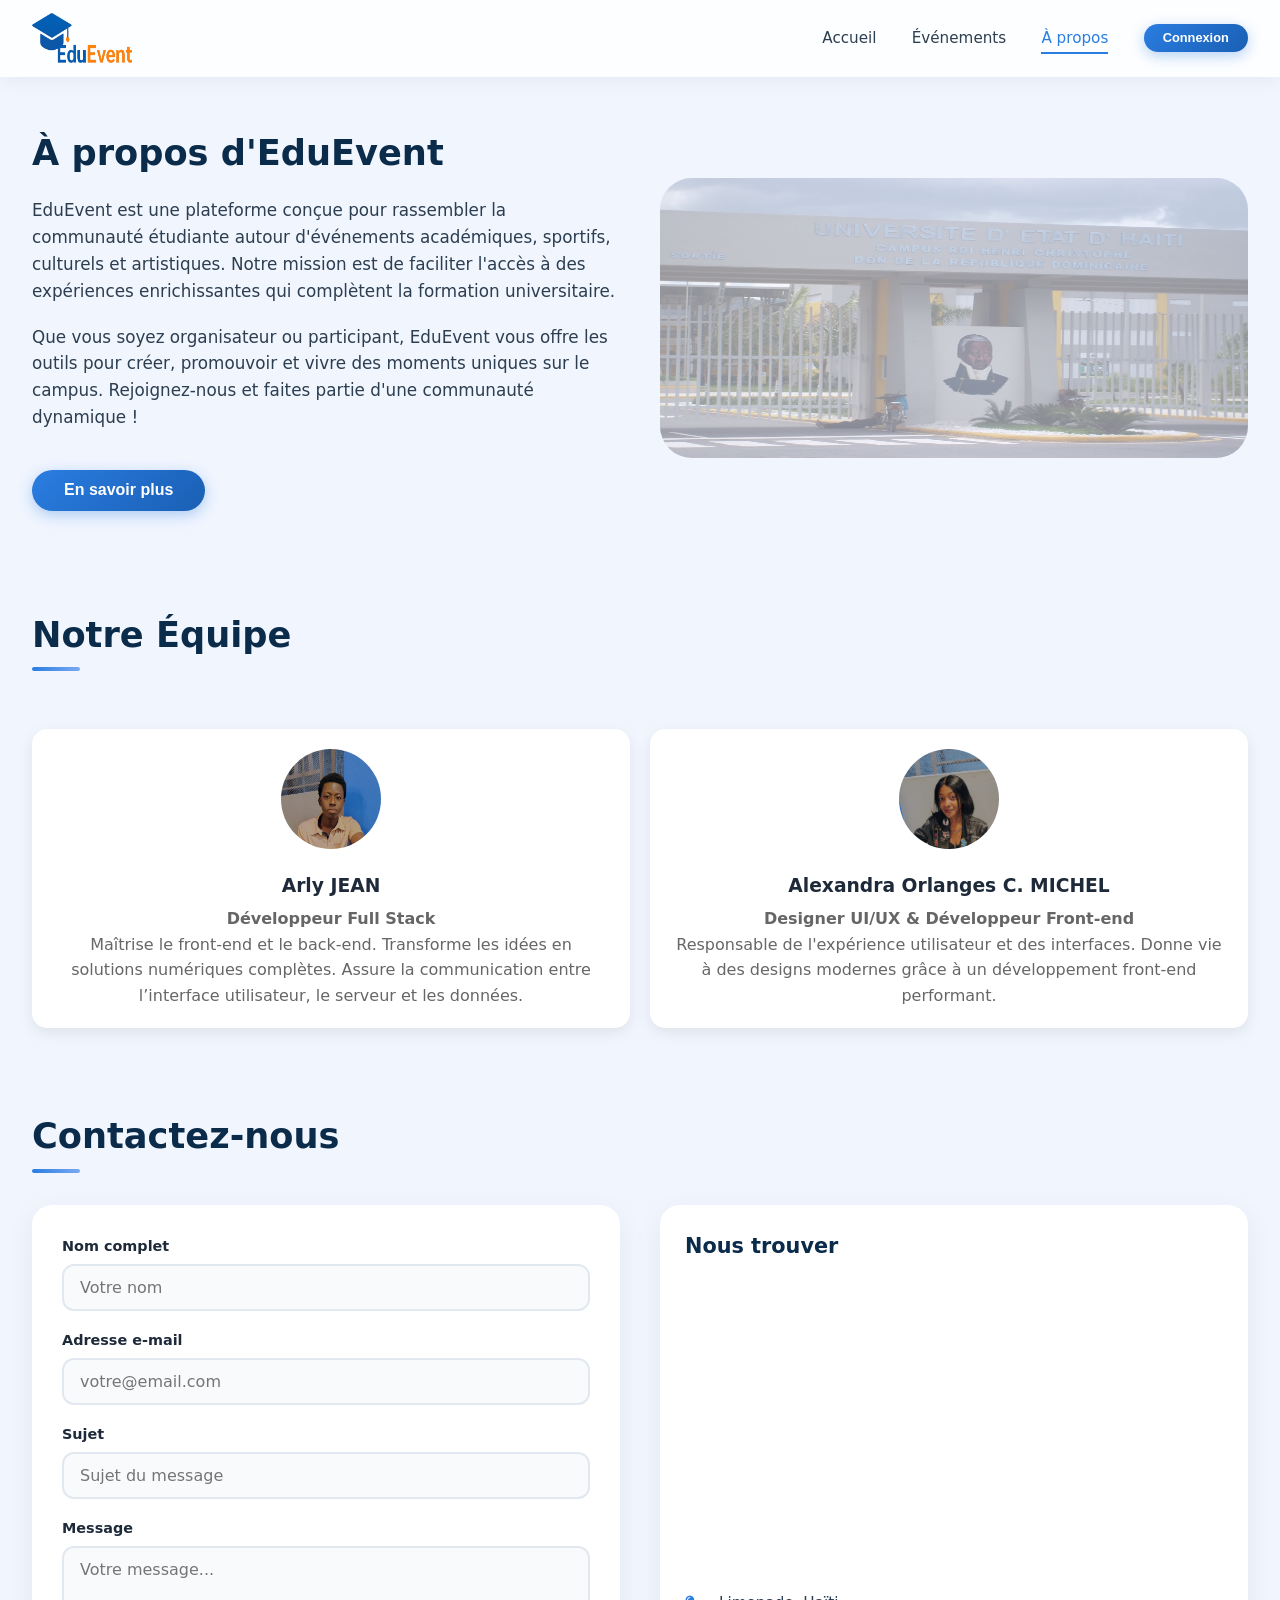
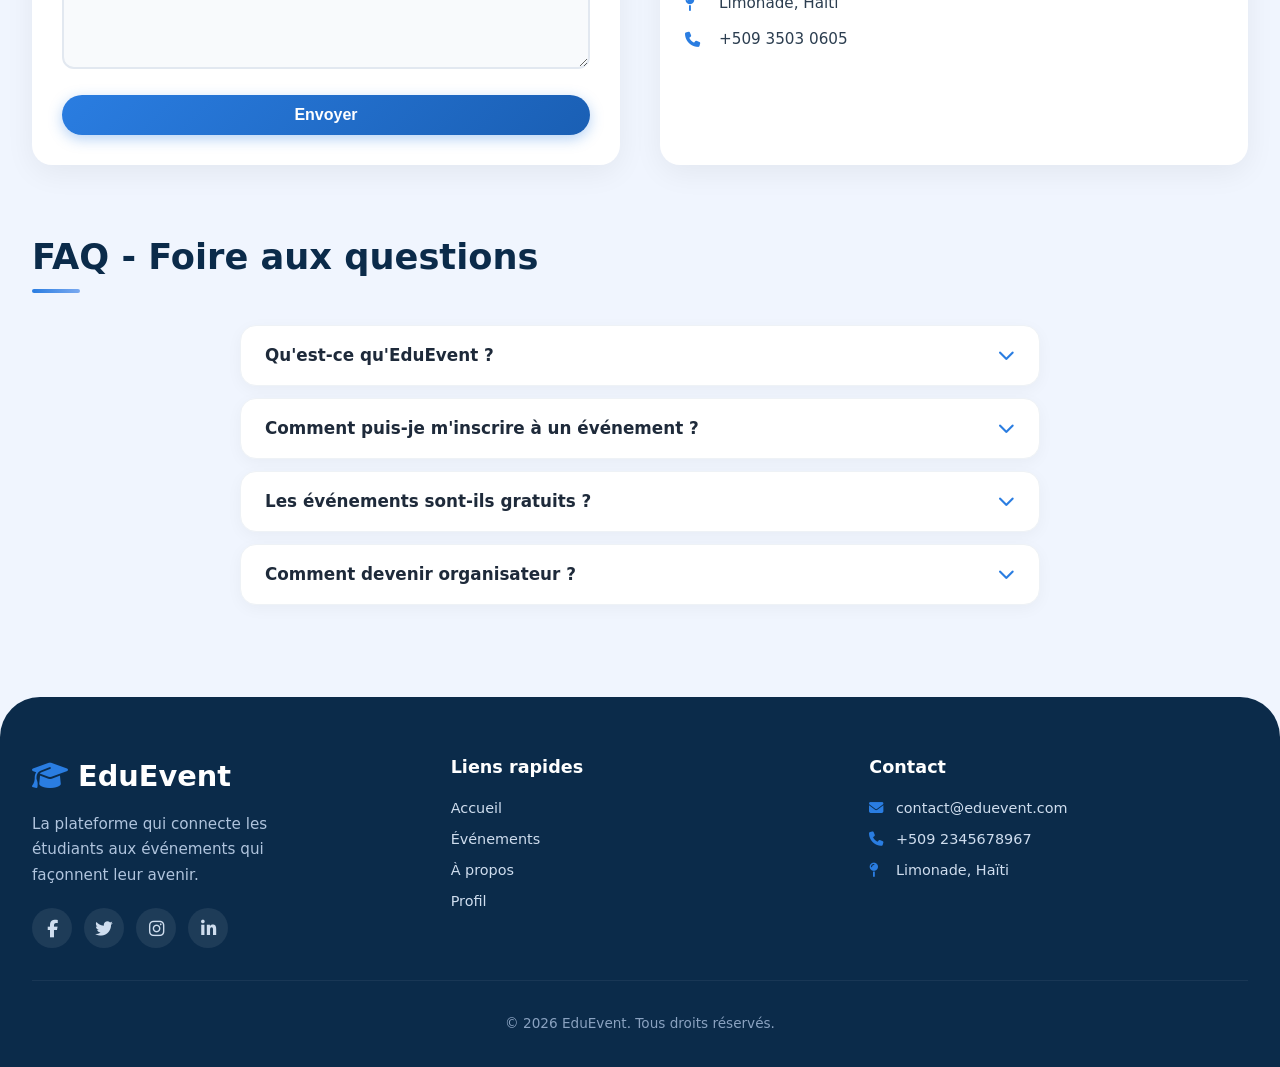
==== commit d6489b20: "Mise à jour Projet EduEvent" ====
--- a/a-propos.html
+++ b/a-propos.html
@@ -59,12 +59,16 @@
                 <div class="speaker">
                     <img src="images/Arly.jpg" alt="Arly JEAN" />
                     <h3>Arly JEAN</h3>
-                    <p><strong>Responsabilités : </strong> Acceuil (index.html), evenements (evenement.html) et details (details.html)</p>
+                    <p><strong>Développeur Full Stack </strong><br/> 
+Maîtrise le front-end et le back-end.
+Transforme les idées en solutions numériques complètes.
+Assure la communication entre l’interface utilisateur, le serveur et les données.</p>
                 </div>
                 <div class="speaker">
                     <img src="images/Lex.jpg" alt="Alexandra MICHEL" />
                     <h3>Alexandra Orlanges C. MICHEL</h3>
-                    <p> <strong>Responsabilités : </strong>profil (profil.html), a-propos (a-propos.html), integration et tests </p>
+                    <p> <strong>Designer UI/UX & Développeur Front-end </strong><br/>Responsable de l'expérience utilisateur et des interfaces.
+Donne vie à des designs modernes grâce à un développement front-end performant. </p>
                 </div>
             </div>
         </section>
--- a/css/style.css
+++ b/css/style.css
@@ -79,6 +79,7 @@
 .btn-lg {
 padding: 0.9rem 2.8rem;
 font-size: 1.1rem;
+margin-top:50px;
 }
 
 .navbar {
@@ -1966,6 +1967,7 @@
     .row-inputs {
         flex-direction: column;
         gap: 0;
+        
     }
 
     .profile-header-content {
--- a/css/responsive.css
+++ b/css/responsive.css
@@ -307,7 +307,7 @@
     }
     
     .contact-form {
-        padding: 0;
+        padding: 20px;
     }
     
     .contact-map iframe {
@@ -375,6 +375,7 @@
     
     .contact-form .form-group input,
     .contact-form .form-group textarea {
+        
         font-size: 0.9rem;
         padding: 10px 14px;
     }
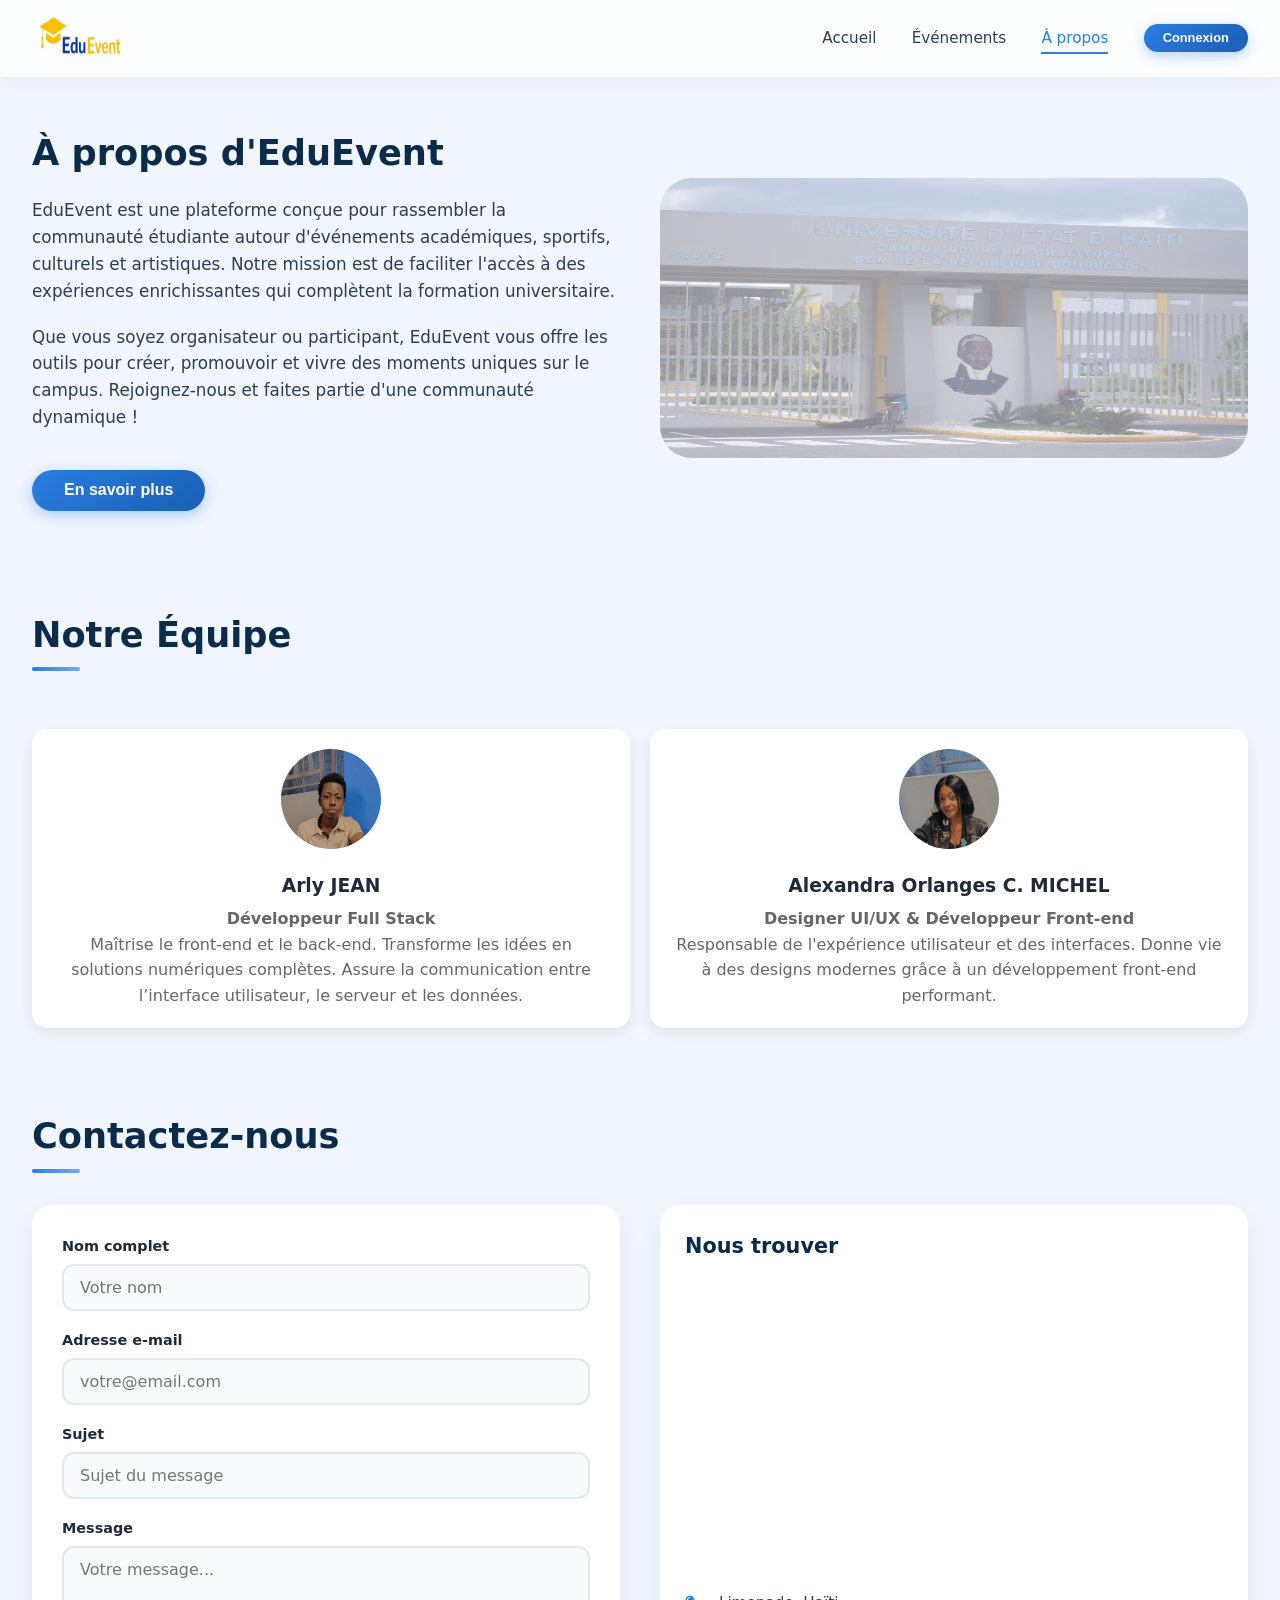
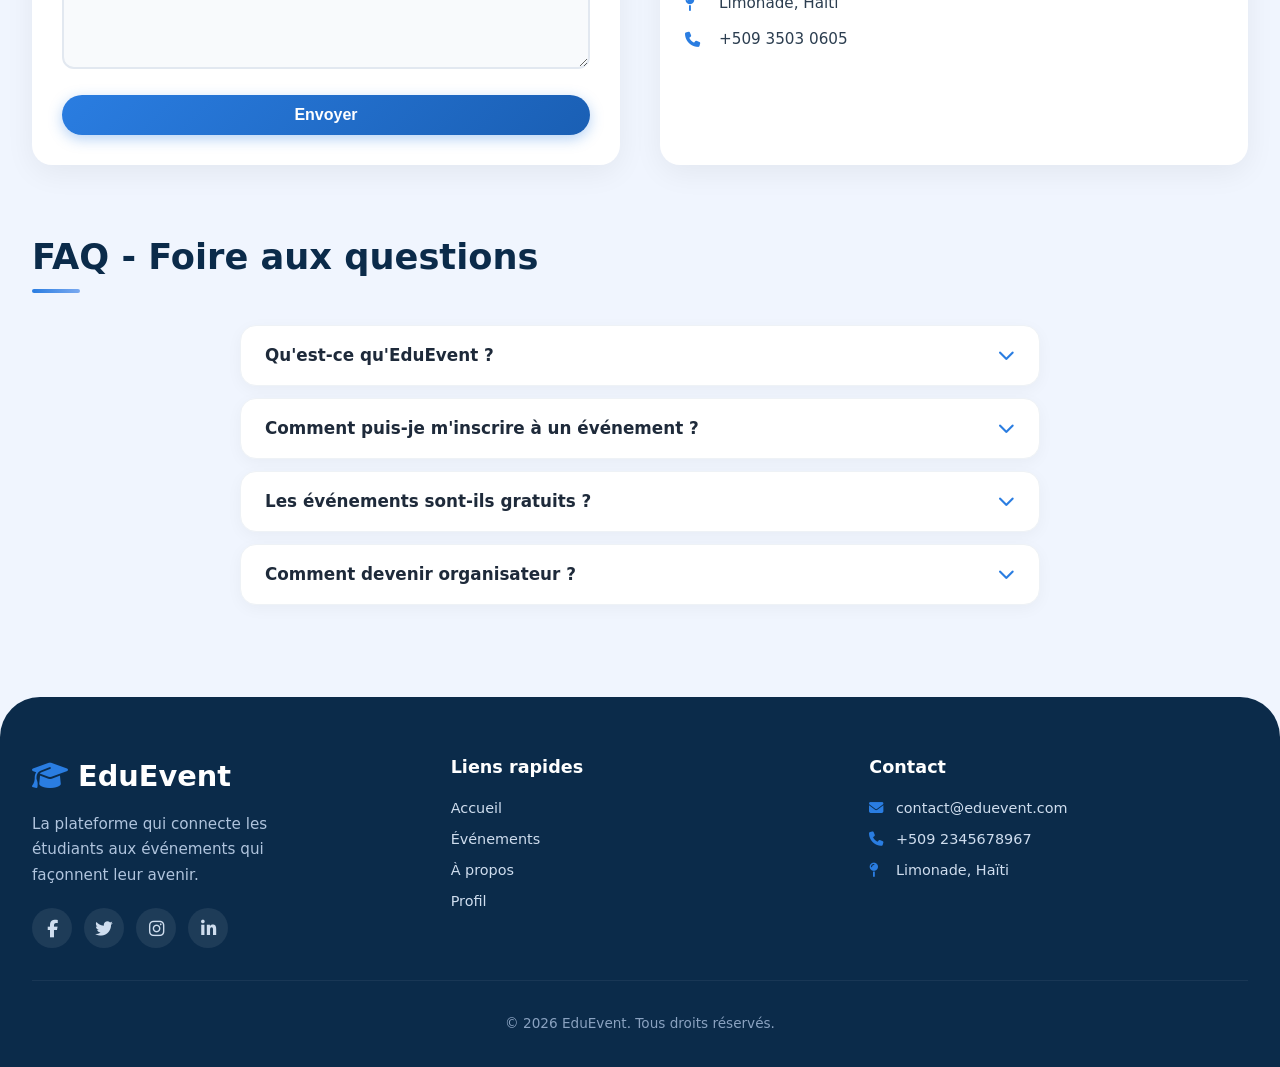
==== commit 19d2af9e: "Mise à jour Projet EduEvent" ====
--- a/a-propos.html
+++ b/a-propos.html
@@ -11,7 +11,7 @@
 <body>
     <nav class="navbar">
         <div class="logo">
-            <img class="log" src="images/im.jpg" alt="Logo EduEvent" />
+            <img class="log" src="images/eduevent.png" alt="Logo EduEvent" />
         </div>
         <div class="navcontainer">
             <ul class="nav-links" id="navLinks">
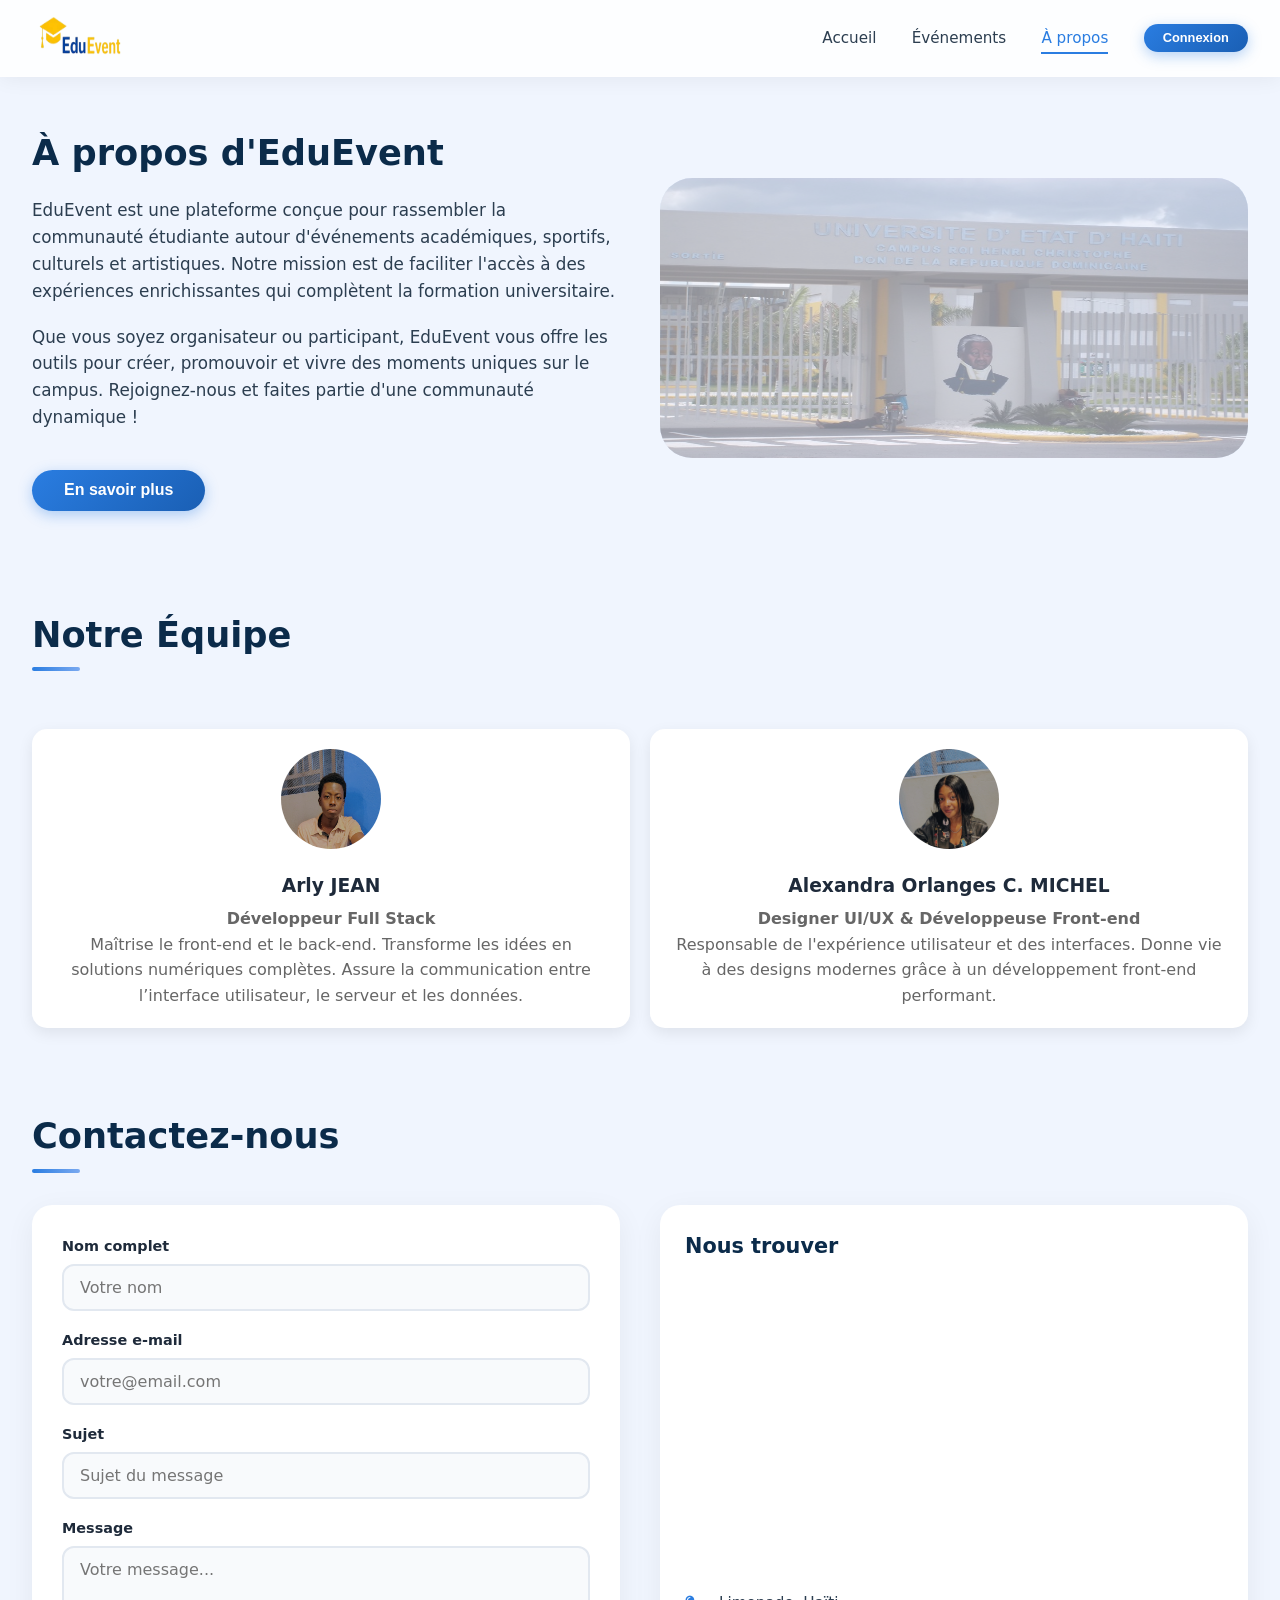
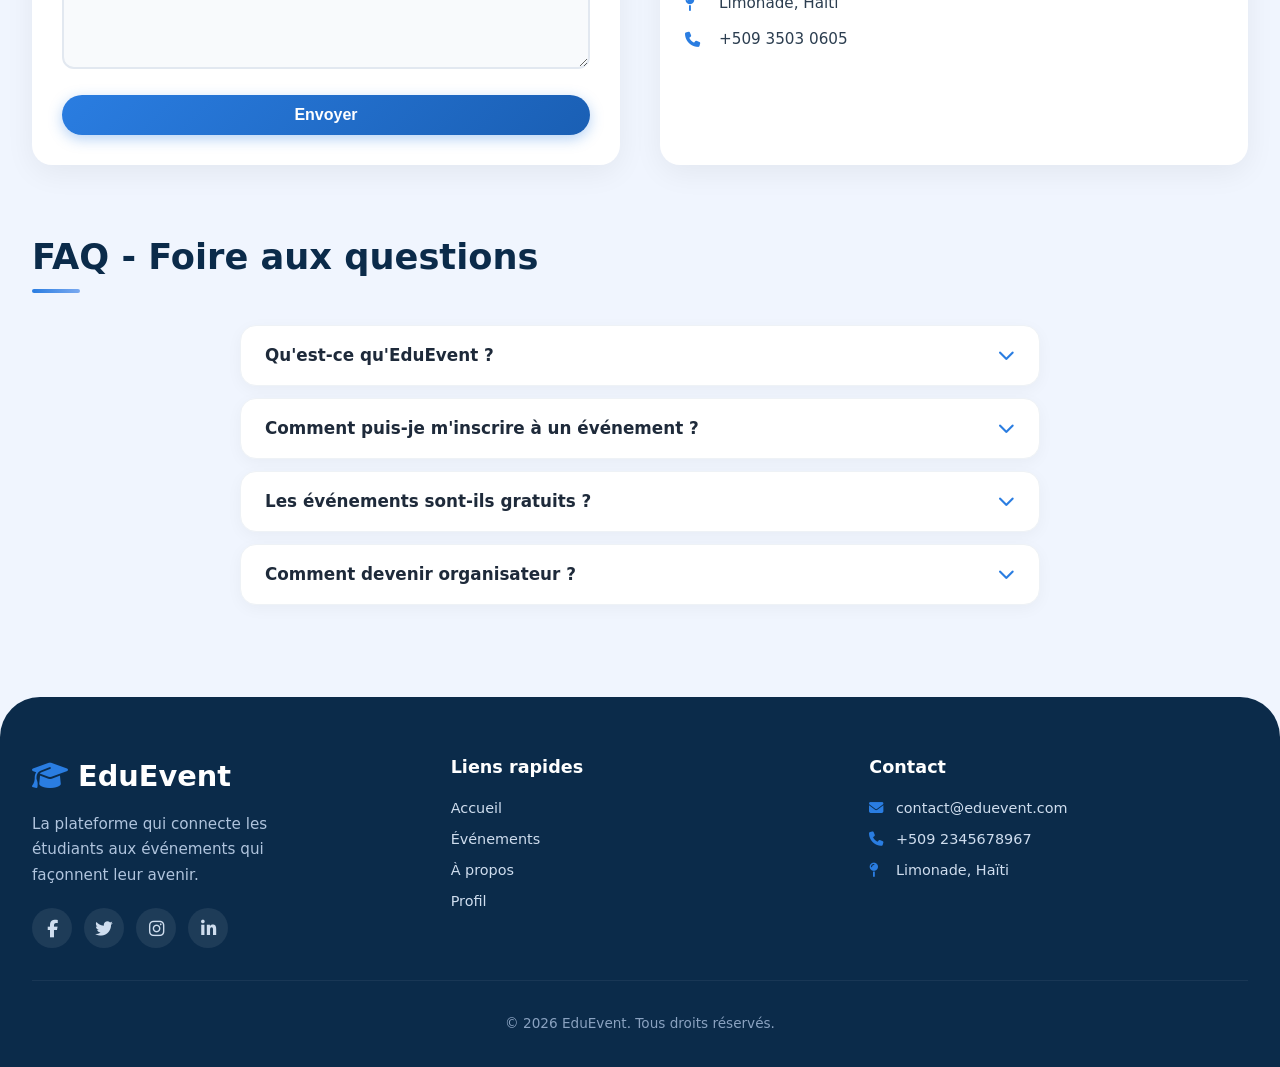
==== commit 6410ff86: "Mise à jour Projet EduEvent" ====
--- a/a-propos.html
+++ b/a-propos.html
@@ -67,7 +67,7 @@
                 <div class="speaker">
                     <img src="images/Lex.jpg" alt="Alexandra MICHEL" />
                     <h3>Alexandra Orlanges C. MICHEL</h3>
-                    <p> <strong>Designer UI/UX & Développeur Front-end </strong><br/>Responsable de l'expérience utilisateur et des interfaces.
+                    <p> <strong>Designer UI/UX & Développeuse Front-end </strong><br/>Responsable de l'expérience utilisateur et des interfaces.
 Donne vie à des designs modernes grâce à un développement front-end performant. </p>
                 </div>
             </div>
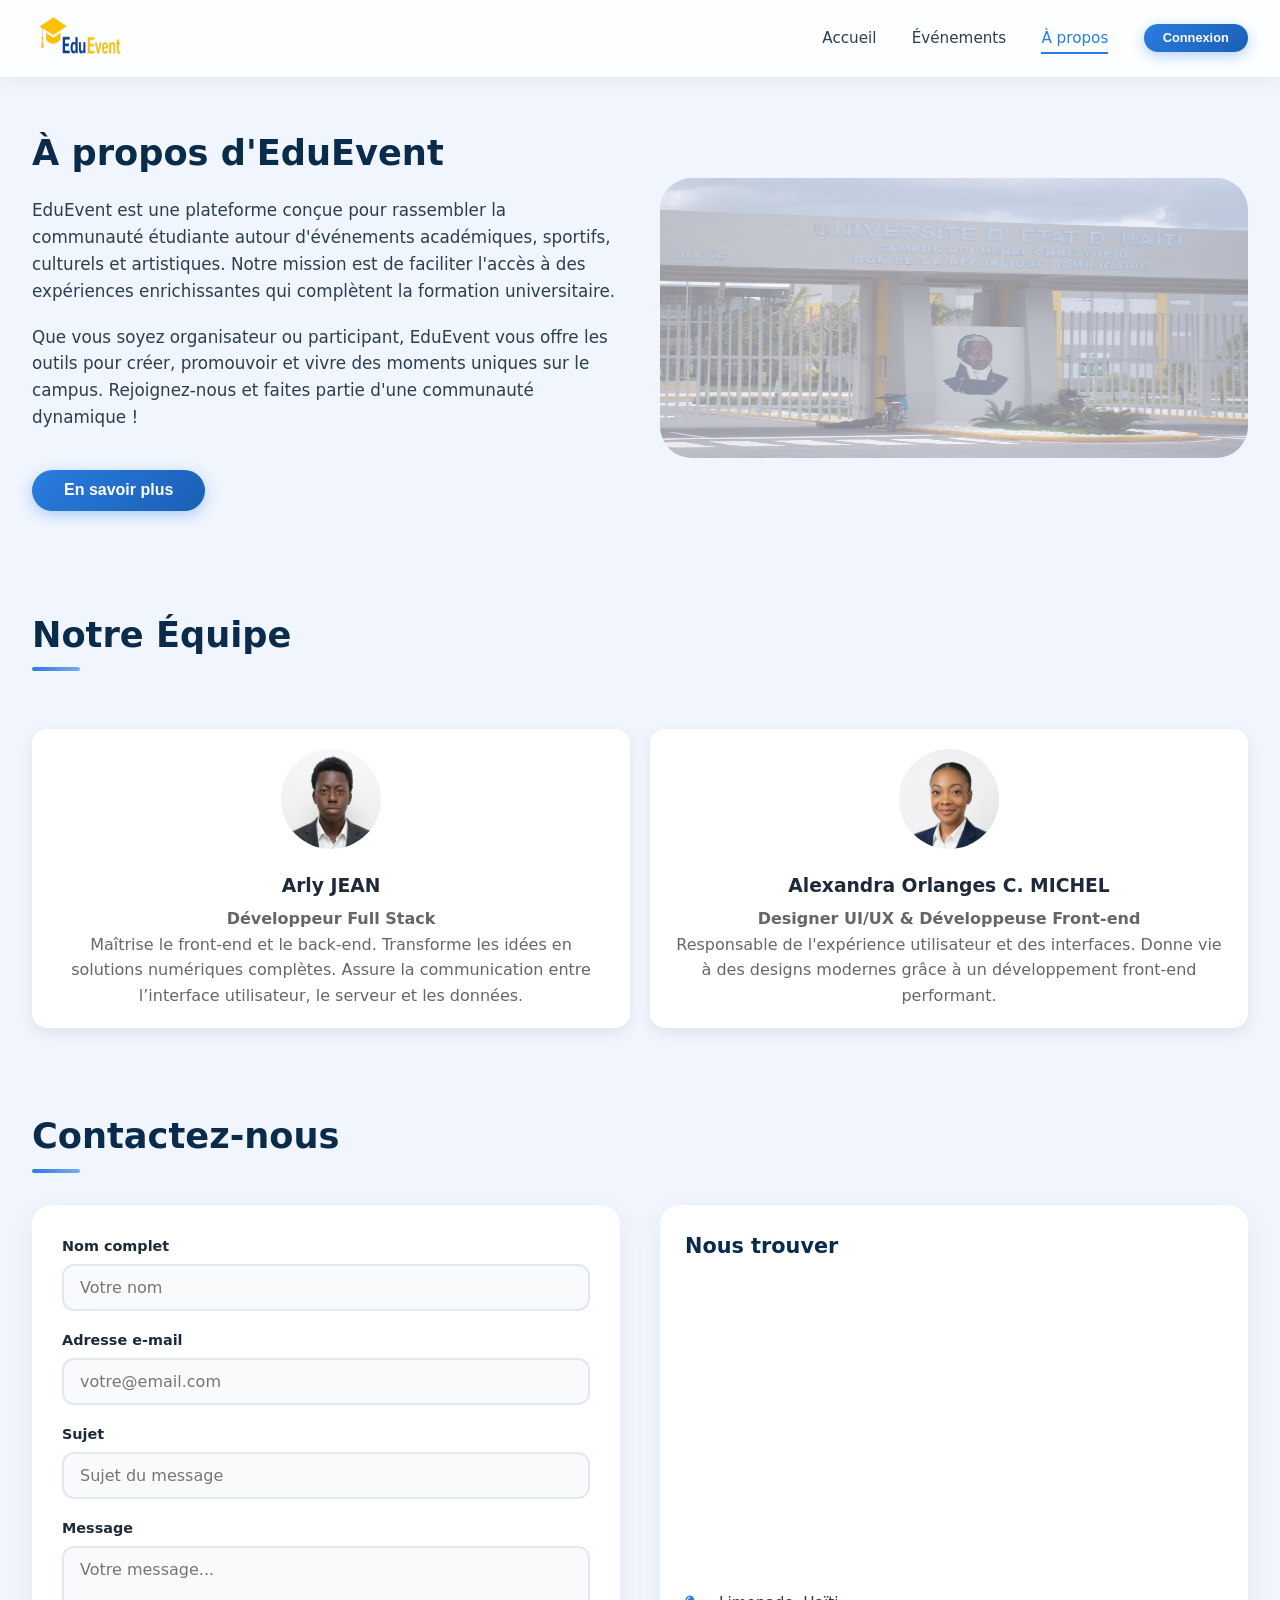
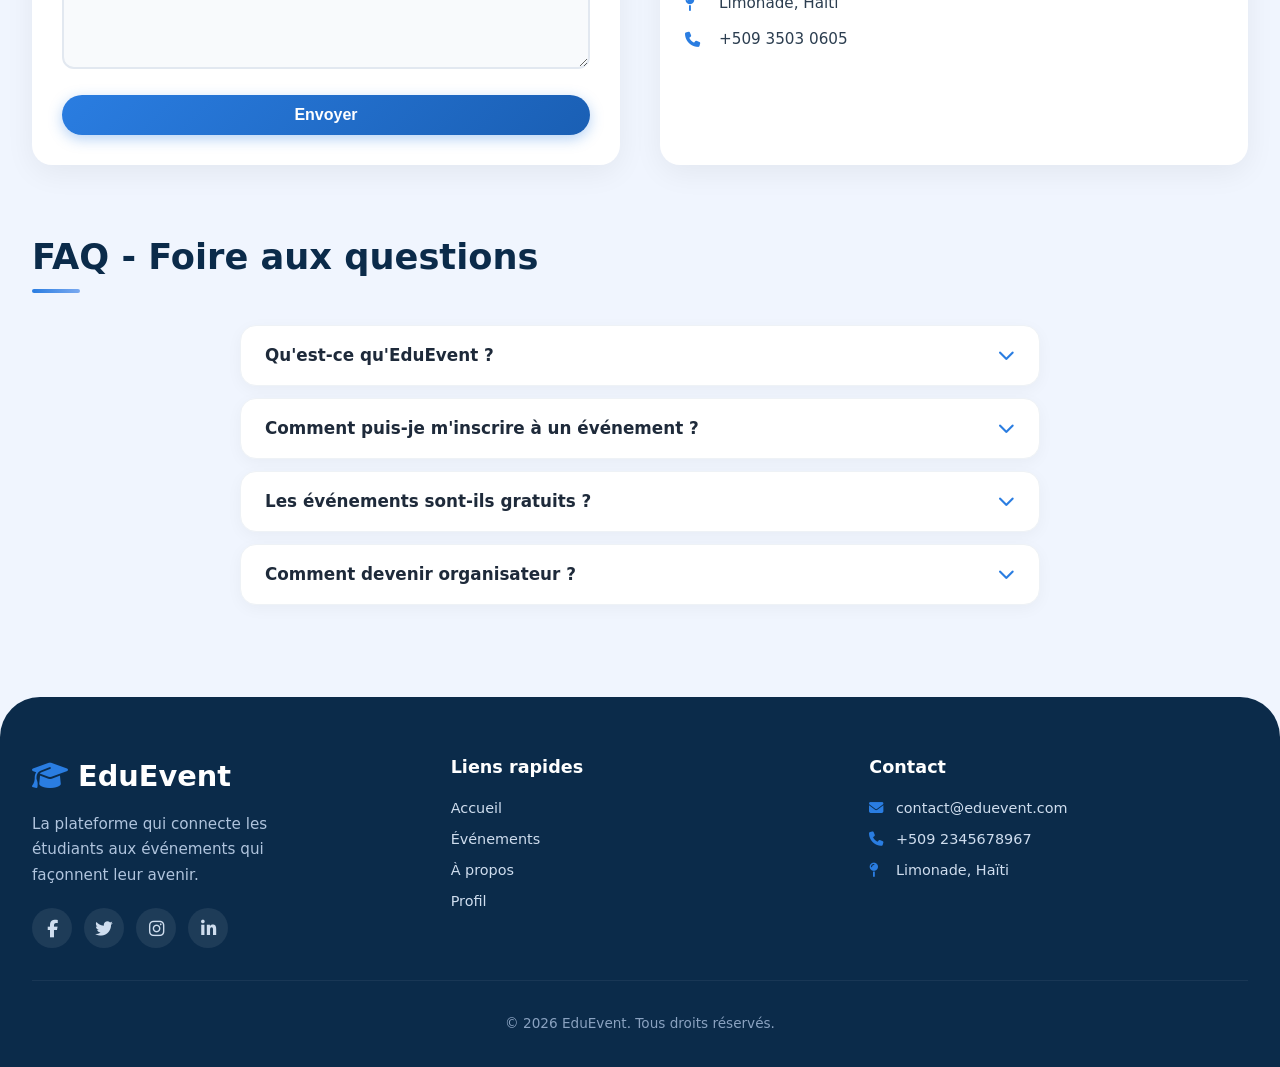
==== commit 87a63ffa: "Mise à jour Projet EduEvent" ====
--- a/a-propos.html
+++ b/a-propos.html
@@ -57,7 +57,7 @@
             <br />
             <div class="speaker-list">
                 <div class="speaker">
-                    <img src="images/Arly.jpg" alt="Arly JEAN" />
+                    <img src="images/Arly.png" alt="Arly JEAN" />
                     <h3>Arly JEAN</h3>
                     <p><strong>Développeur Full Stack </strong><br/> 
 Maîtrise le front-end et le back-end.
@@ -65,7 +65,7 @@
 Assure la communication entre l’interface utilisateur, le serveur et les données.</p>
                 </div>
                 <div class="speaker">
-                    <img src="images/Lex.jpg" alt="Alexandra MICHEL" />
+                    <img src="images/Alexandra.png" alt="Alexandra MICHEL" />
                     <h3>Alexandra Orlanges C. MICHEL</h3>
                     <p> <strong>Designer UI/UX & Développeuse Front-end </strong><br/>Responsable de l'expérience utilisateur et des interfaces.
 Donne vie à des designs modernes grâce à un développement front-end performant. </p>
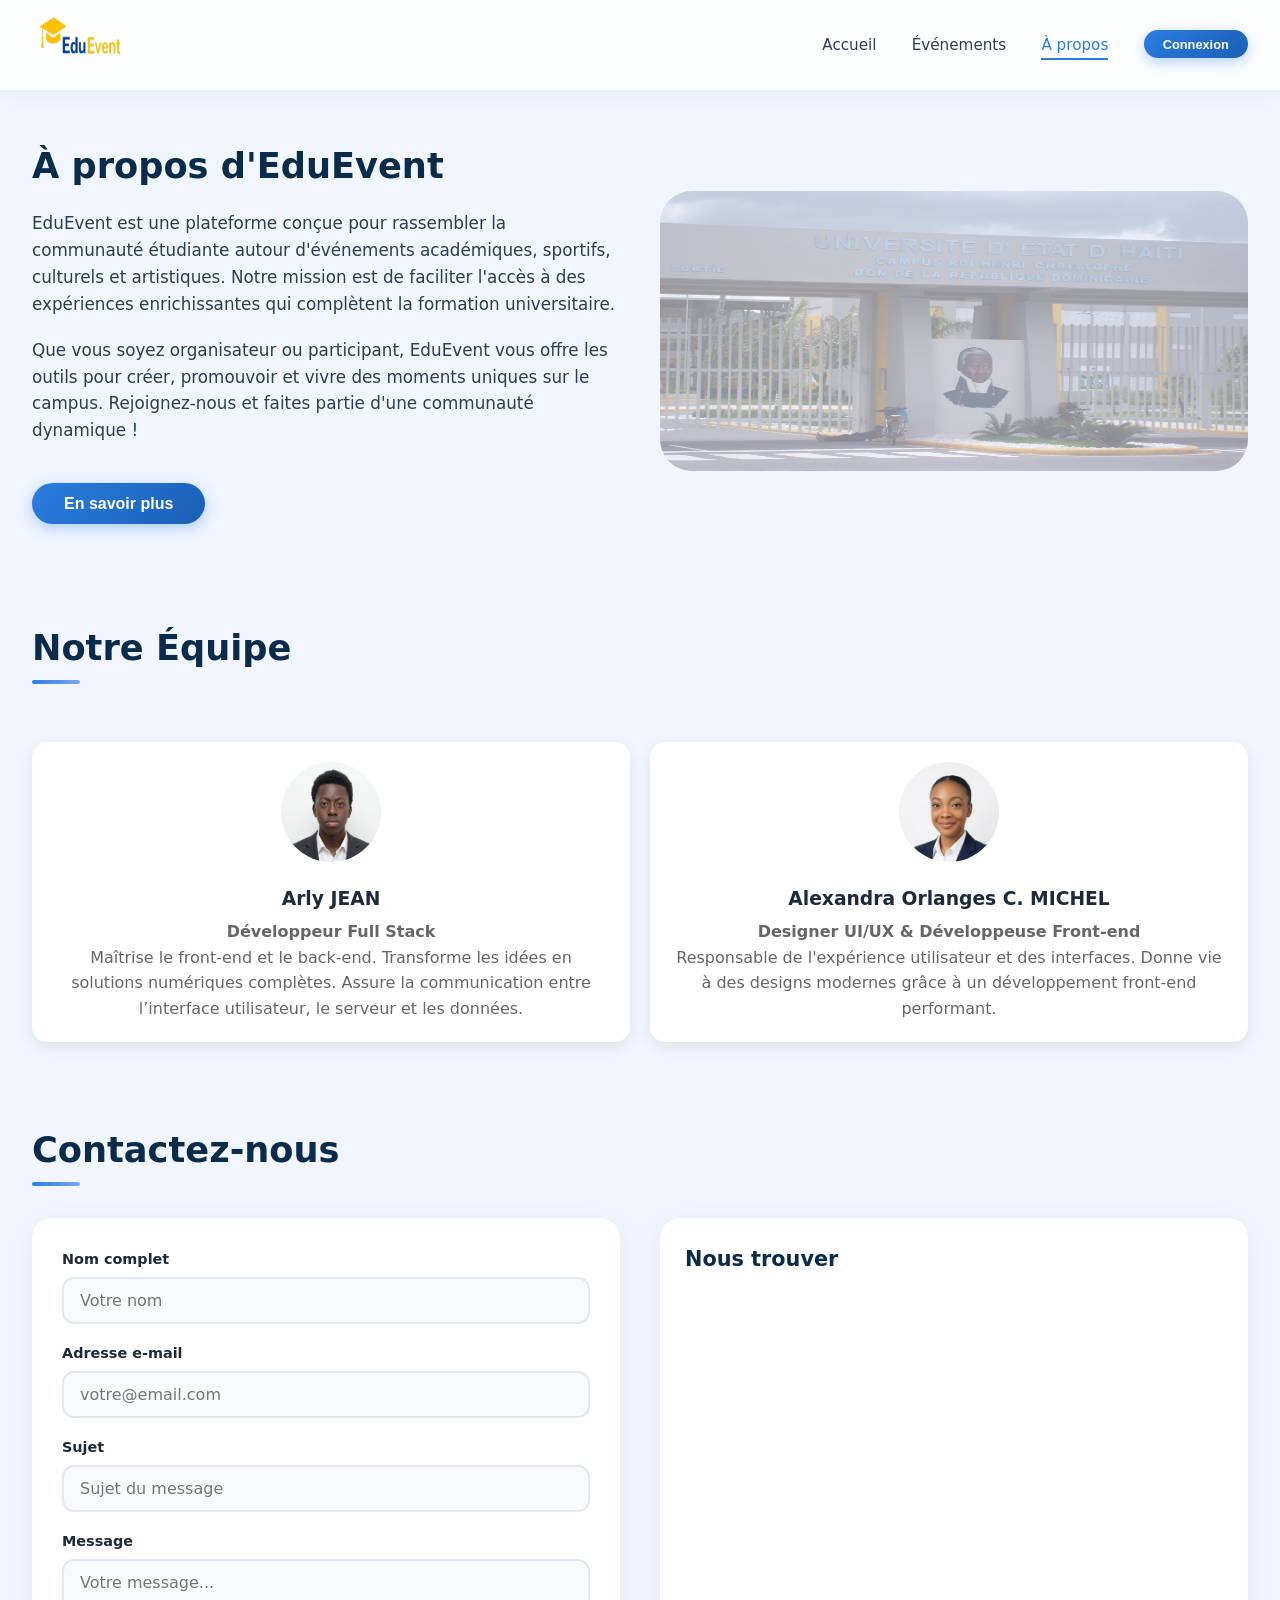
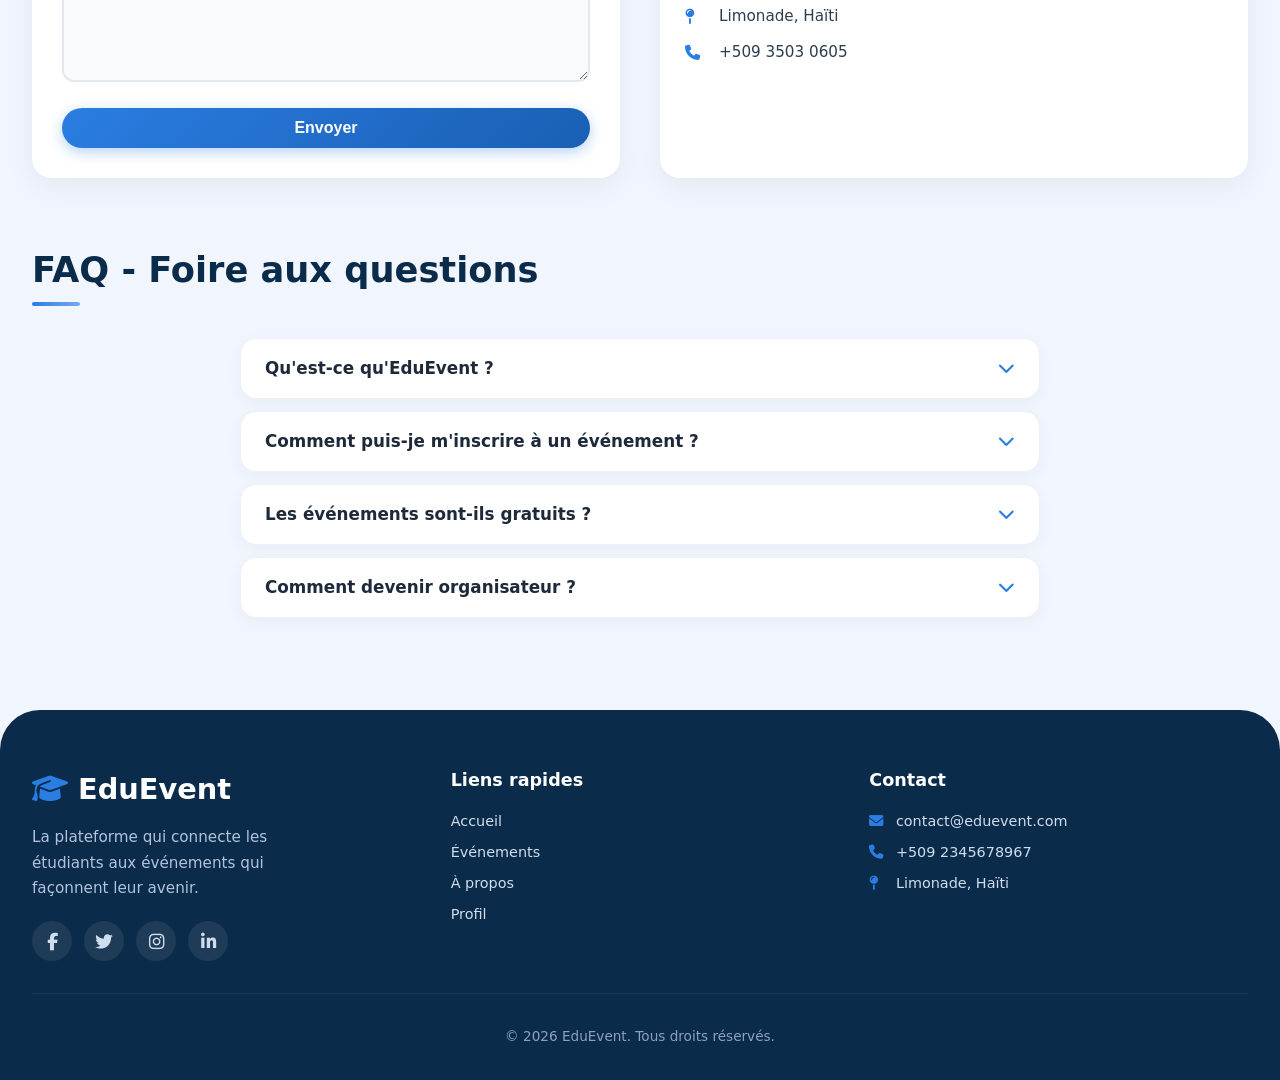
==== commit 65d071c3: "mise à jour" ====
--- a/a-propos.html
+++ b/a-propos.html
@@ -11,7 +11,9 @@
 <body>
     <nav class="navbar">
         <div class="logo">
-            <img class="log" src="images/eduevent.png" alt="Logo EduEvent" />
+                       <a href="index.html">
+                <img class="log" src="images/eduevent.png" alt="Logo EduEvent" />
+            </a>
         </div>
         <div class="navcontainer">
             <ul class="nav-links" id="navLinks">
--- a/css/style.css
+++ b/css/style.css
@@ -1565,34 +1565,6 @@
     margin: 0;
 }
 
-
-
-
-
-
-
-
-
-
-
-
-
-
-
-
-
-
-
-
-
-
-
-
-
-
-
-
-
 /* ============================================================
    PROFIL PAGE — STYLES
    ============================================================ */
@@ -1601,7 +1573,8 @@
 .profile-section {
     display: flex;
     justify-content: center;
-    align-items: flex-start;
+    align-items: center;
+    min-height: 85vh;
     padding: 40px 20px;
     width: 100%;
 }
@@ -1958,6 +1931,7 @@
 @media (max-width: 768px) {
     .profile-section {
         padding: 20px 12px;
+        min-height: auto;
     }
 
     form {
@@ -2049,57 +2023,3 @@
         padding: 12px;
     }
 }
-
-
-
-
-
-
-
-
-
-
-
-
-
-
-
-
-
-
-
-
-
-
-
-
-
-
-
-
-
-
-
-
-
-
-
-
-
-
-
-
-
-
-
-
-
-
-
-
-
-
-
-
-
-
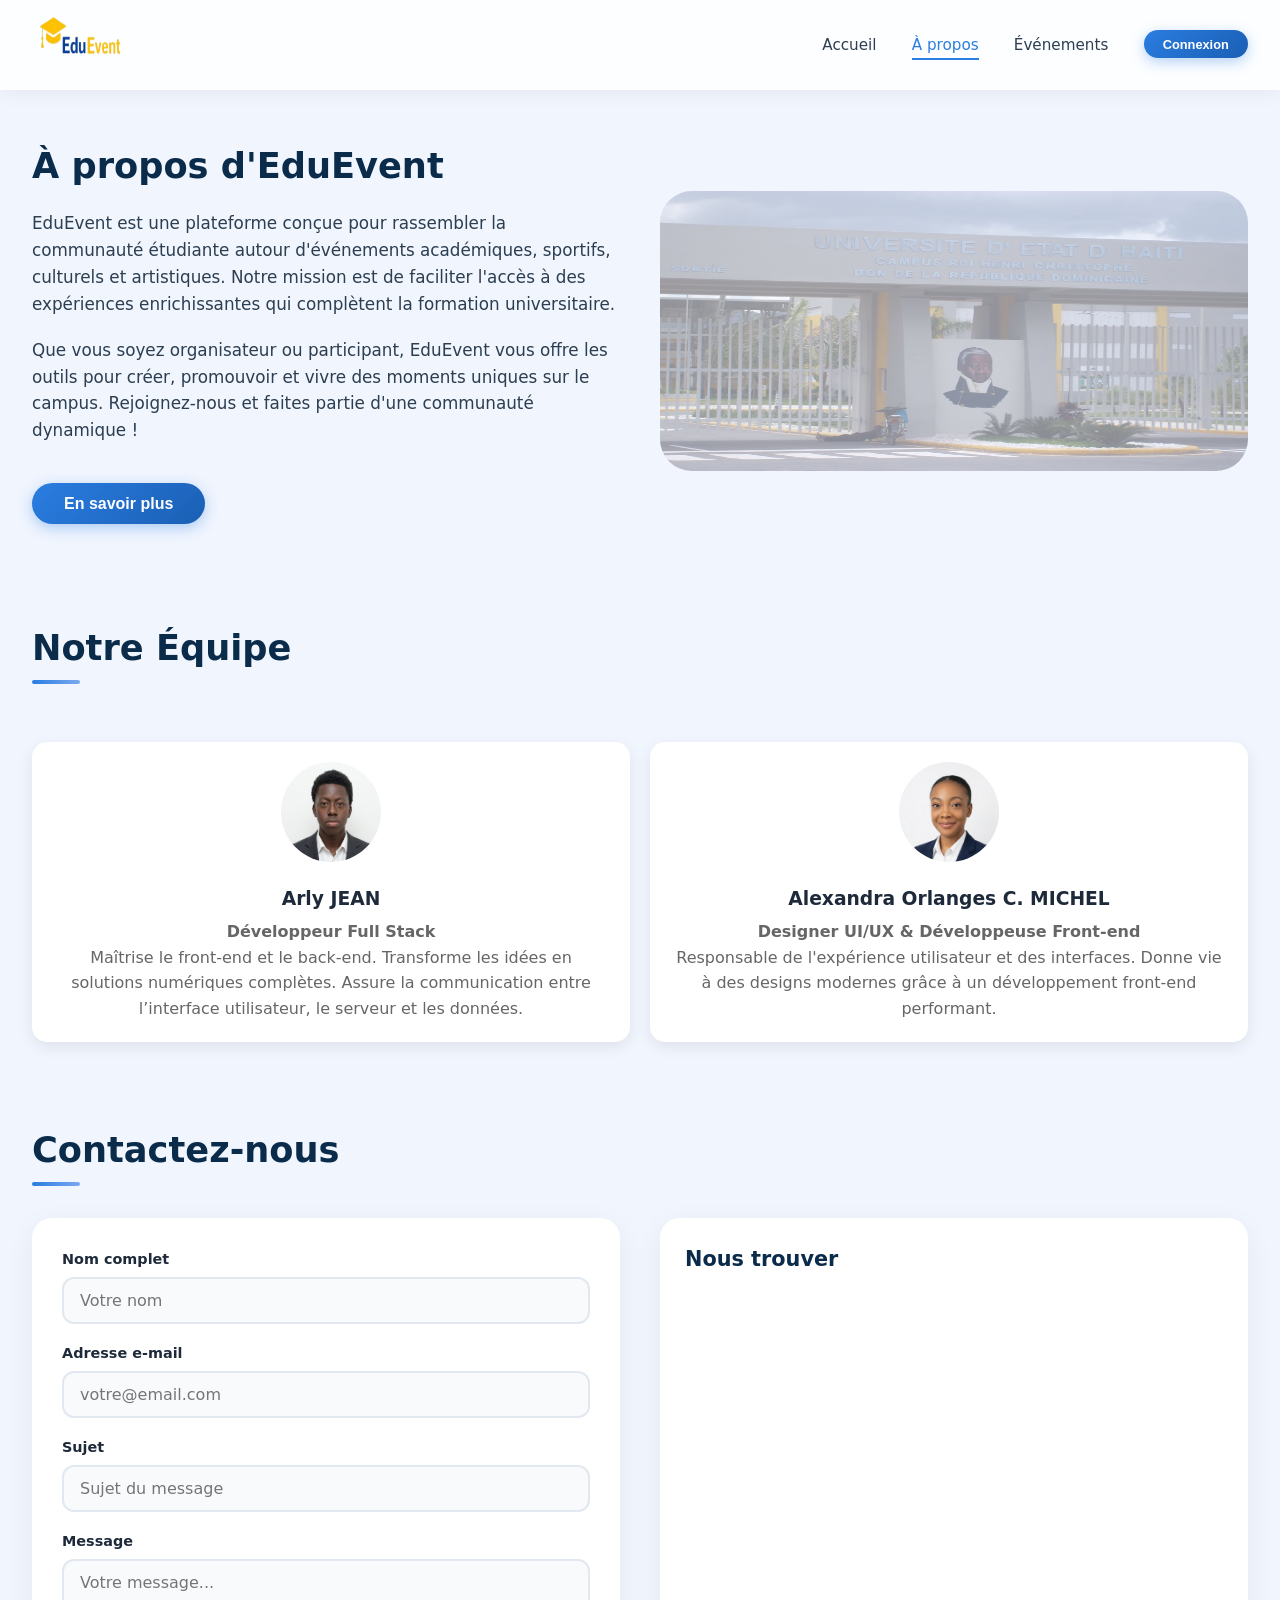
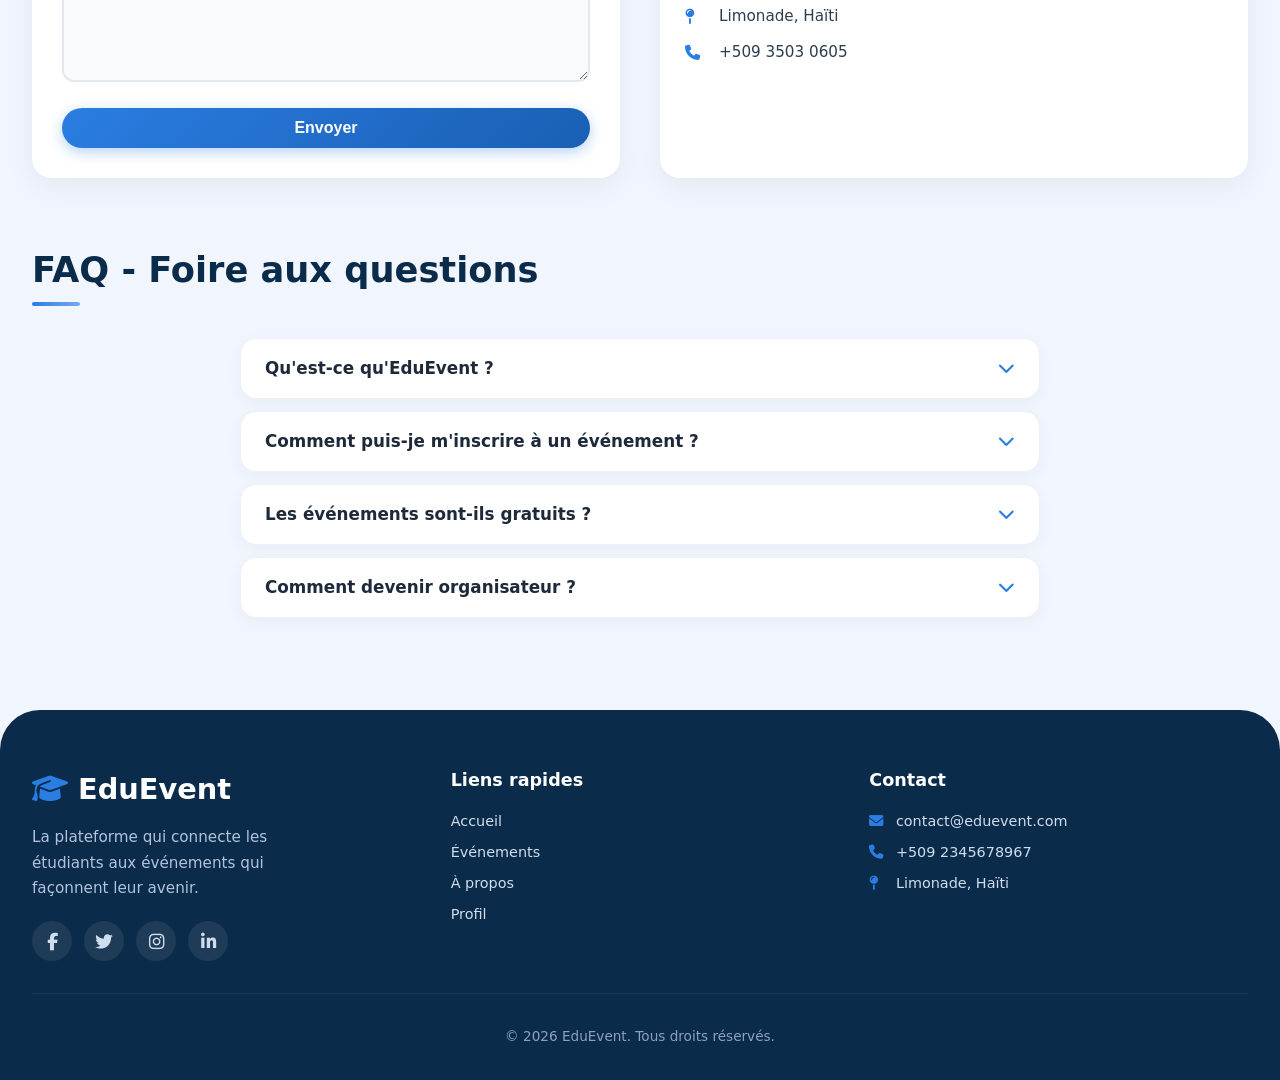
==== commit 7358f413: "mise à jour" ====
--- a/a-propos.html
+++ b/a-propos.html
@@ -18,8 +18,9 @@
         <div class="navcontainer">
             <ul class="nav-links" id="navLinks">
                 <li><a href="index.html">Accueil</a></li>
+                                <li><a href="a-propos.html" class="active">À propos</a></li>
                 <li><a href="evenement.html">Événements</a></li>
-                <li><a href="a-propos.html" class="active">À propos</a></li>
+
             </ul>
             <ul class="connexion">
                 <li><button class="btn-primary btn-sm"><a id="connexion" href="profil.html">Connexion</a></button></li>
